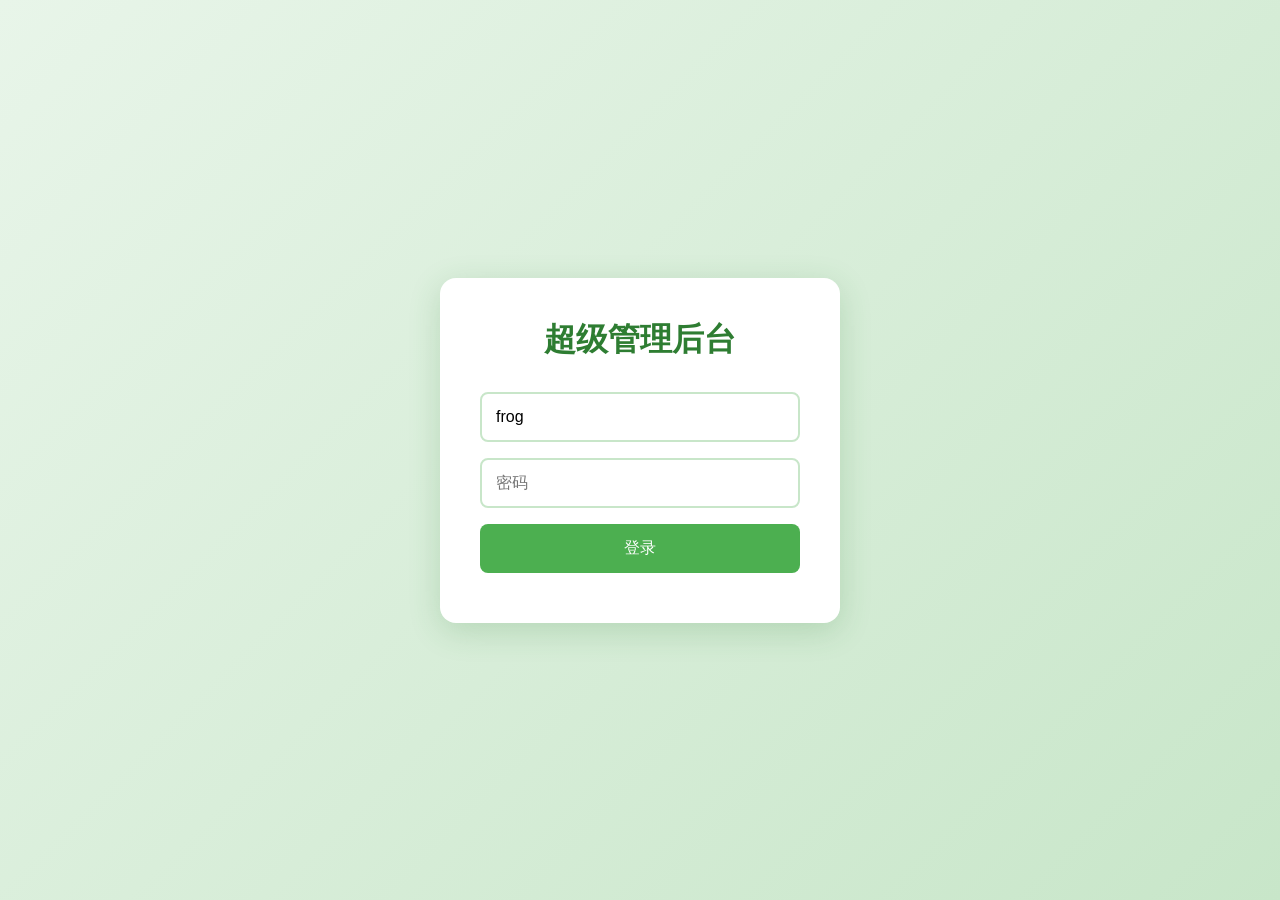
==== superadmin/templates/index.html @ 7cf99c69 "更新“更新下载功能"" ====
<!DOCTYPE html>
<html lang="zh-CN">
<head>
    <meta charset="UTF-8">
    <meta name="viewport" content="width=device-width, initial-scale=1.0">
    <title>超级管理后台 - 绿豆蛙日报助手</title>
    <style>
        * { box-sizing: border-box; margin: 0; padding: 0; }
        body { font-family: 'Segoe UI', 'Microsoft YaHei', sans-serif; background: #f0f9f0; }
        .login-container { display: flex; justify-content: center; align-items: center; min-height: 100vh; background: linear-gradient(135deg, #e8f5e9, #c8e6c9); }
        .login-box { background: white; padding: 40px; border-radius: 16px; box-shadow: 0 8px 32px rgba(46,125,50,0.2); width: 400px; }
        .login-box h1 { color: #2e7d32; text-align: center; margin-bottom: 30px; }
        .login-box input { width: 100%; padding: 14px; border: 2px solid #c8e6c9; border-radius: 8px; font-size: 16px; margin-bottom: 16px; }
        .login-box input:focus { outline: none; border-color: #4caf50; }
        .login-box button { width: 100%; padding: 14px; background: #4caf50; color: white; border: none; border-radius: 8px; font-size: 16px; cursor: pointer; }
        .login-box button:hover { background: #388e3c; }
        .error-msg { color: #ef5350; text-align: center; margin-top: 10px; }
        .admin-container { display: none; }
        .admin-container.active { display: block; }
        .header { background: white; padding: 20px 30px; box-shadow: 0 2px 10px rgba(0,0,0,0.1); display: flex; justify-content: space-between; align-items: center; }
        .header h1 { color: #2e7d32; font-size: 20px; }
        .header button { padding: 10px 20px; background: #ef5350; color: white; border: none; border-radius: 6px; cursor: pointer; }
        .main { max-width: 1200px; margin: 30px auto; padding: 0 20px; }
        .tabs { display: flex; gap: 10px; margin-bottom: 20px; }
        .tab { padding: 12px 24px; background: white; border: 2px solid #c8e6c9; border-radius: 8px; cursor: pointer; }
        .tab.active { background: #4caf50; color: white; border-color: #4caf50; }
        .panel { display: none; }
        .panel.active { display: block; }
        .card { background: white; padding: 25px; border-radius: 12px; box-shadow: 0 2px 15px rgba(0,0,0,0.08); margin-bottom: 20px; }
        .card h2 { color: #2e7d32; margin-bottom: 20px; }
        .card-header { display: flex; justify-content: space-between; align-items: center; margin-bottom: 20px; }
        .card-header h2 { margin-bottom: 0; }
        .card-header input { padding: 10px 15px; border: 2px solid #c8e6c9; border-radius: 8px; font-size: 14px; width: 250px; }
        .card-header input:focus { outline: none; border-color: #4caf50; }
        table { width: 100%; border-collapse: collapse; }
        th, td { padding: 14px 16px; text-align: left; border-bottom: 1px solid #e0e0e0; }
        th { background: #f5f5f5; }
        .btn { padding: 8px 16px; border: none; border-radius: 6px; cursor: pointer; }
        .btn-success { background: #4caf50; color: white; }
        .btn-danger { background: #ef5350; color: white; }
        .btn-info { background: #2196f3; color: white; }
        .btn-warning { background: #ff9800; color: white; }
        .email-link { color: #2196f3; text-decoration: none; font-weight: 600; }
        .email-link:hover { text-decoration: underline; color: #1565c0; }
        .status-normal { color: #4caf50; font-weight: bold; }
        .status-disabled { color: #ef5350; font-weight: bold; }
        .form-group { margin-bottom: 16px; }
        .form-group label { display: block; margin-bottom: 8px; font-weight: 600; }
        .form-group input { width: 100%; padding: 12px; border: 2px solid #c8e6c9; border-radius: 8px; }
        .stats { display: grid; grid-template-columns: repeat(3, 1fr); gap: 20px; margin-bottom: 30px; }
        .stat-card { background: white; padding: 20px; border-radius: 12px; text-align: center; box-shadow: 0 2px 10px rgba(0,0,0,0.08); }
        .stat-card .number { font-size: 36px; font-weight: bold; color: #4caf50; }
        .stat-card .label { color: #666; margin-top: 8px; }
        .message { padding: 12px; border-radius: 8px; margin-bottom: 16px; display: none; }
        .message.success { background: #e8f5e9; color: #2e7d32; display: block; }
        .message.error { background: #ffebee; color: #c62828; display: block; }
        
        /* 密码输入框容器 */
        .password-container {
            position: relative;
            display: flex;
            align-items: center;
        }
        .password-container input {
            padding-right: 45px;
        }
        .toggle-password {
            position: absolute;
            right: 12px;
            cursor: pointer;
            color: #666;
            font-size: 18px;
            user-select: none;
            transition: color 0.3s;
        }
        .toggle-password:hover {
            color: #4caf50;
        }
        
        /* 安装包管理样式 */
        .package-item {
            display: flex;
            justify-content: space-between;
            align-items: center;
            padding: 15px;
            border-bottom: 1px solid #e0e0e0;
            transition: background 0.2s;
        }
        .package-item:hover {
            background: #f9f9f9;
        }
        .package-item:last-child {
            border-bottom: none;
        }
        .package-info {
            flex: 1;
        }
        .package-name {
            font-weight: 600;
            color: #333;
            margin-bottom: 5px;
        }
        .package-meta {
            font-size: 12px;
            color: #999;
            display: flex;
            gap: 15px;
        }
        .package-actions {
            display: flex;
            gap: 8px;
        }
        .package-actions .btn {
            padding: 6px 12px;
            font-size: 12px;
        }
        .current-version {
            background: #e8f5e9;
            color: #2e7d32;
            padding: 4px 10px;
            border-radius: 4px;
            font-size: 11px;
            font-weight: 600;
        }
        .version-tag {
            background: #e3f2fd;
            color: #1565c0;
            padding: 2px 8px;
            border-radius: 4px;
            font-size: 11px;
            font-weight: 600;
            margin-left: 8px;
        }
    </style>
</head>
<body>
    <div id="loginPage" class="login-container">
        <div class="login-box">
            <h1>超级管理后台</h1>
            <input type="text" id="loginUsername" placeholder="用户名" value="frog">
            <input type="password" id="loginPassword" placeholder="密码">
            <button onclick="adminLogin()">登录</button>
            <div id="loginError" class="error-msg"></div>
        </div>
    </div>
    
    <div id="adminPage" class="admin-container">
        <div class="header">
            <h1>绿豆蛙日报助手 - 管理后台</h1>
            <button onclick="adminLogout()">退出登录</button>
        </div>
        <div class="main">
            <div class="tabs">
                <div class="tab active" onclick="switchTab('users')">用户管理</div>
                <div class="tab" onclick="switchTab('smtp')">SMTP配置</div>
                <div class="tab" onclick="switchTab('packages')">管理安装包</div>
            </div>
            
            <div id="usersPanel" class="panel active">
                <div class="stats">
                    <div class="stat-card"><div class="number" id="totalUsers">0</div><div class="label">总用户数</div></div>
                    <div class="stat-card"><div class="number" id="activeUsers">0</div><div class="label">正常用户</div></div>
                    <div class="stat-card"><div class="number" id="disabledUsers">0</div><div class="label">禁用用户</div></div>
                </div>
                <div class="card">
                    <div class="card-header">
                        <h2>用户列表</h2>
                        <input type="text" id="userSearchInput" placeholder="搜索邮箱..." oninput="filterUsers()">
                    </div>
                    <table><thead><tr><th>邮箱</th><th>注册时间</th><th>最近登录</th><th>状态</th><th>操作</th></tr></thead><tbody id="usersTableBody"></tbody></table>
                </div>
            </div>
            
            <div id="smtpPanel" class="panel">
                <div class="card">
                    <h2>SMTP邮箱配置</h2>
                    <div id="smtpMessage" class="message"></div>
                    <div class="form-group"><label>SMTP服务器</label><input type="text" id="smtpServer"></div>
                    <div class="form-group"><label>端口</label><input type="number" id="smtpPort"></div>
                    <div class="form-group"><label>发件邮箱</label><input type="email" id="smtpEmail"></div>
                    <div class="form-group">
                        <label>邮箱密码/授权码</label>
                        <div class="password-container">
                            <input type="password" id="smtpPassword" placeholder="请输入邮箱密码或授权码">
                            <span class="toggle-password" onclick="togglePassword('smtpPassword', this)">&#128065;</span>
                        </div>
                    </div>
                    <div class="form-group"><label>验证码有效期（分钟）</label><input type="number" id="codeExpire"></div>
                    <button class="btn btn-success" onclick="saveSMTPConfig()">保存配置</button>
                </div>
                <div class="card">
                    <h2>测试邮件</h2>
                    <div id="testMessage" class="message"></div>
                    <div class="form-group"><label>测试邮箱</label><input type="email" id="testEmail"></div>
                    <button class="btn btn-info" onclick="testEmail()">发送测试邮件</button>
                </div>
            </div>
            
            <div id="packagesPanel" class="panel">
                <div class="card">
                    <h2>上传安装包</h2>
                    <div id="uploadMessage" class="message"></div>
                    <div class="form-group">
                        <label>文件名</label>
                        <input type="text" id="packageName" placeholder="例如：AI工作日报助手">
                    </div>
                    <div class="form-group">
                        <label>版本号（只能是数字）</label>
                        <input type="text" id="packageVersion" placeholder="例如：1.0.0" pattern="[0-9.]+">
                    </div>
                    <div class="form-group">
                        <label>版本说明</label>
                        <input type="text" id="packageNote" placeholder="例如：修复了xxx问题">
                    </div>
                    <div class="form-group">
                        <label>选择安装包文件</label>
                        <input type="file" id="packageFile" accept=".exe,.zip,.rar,.7z">
                    </div>
                    <button class="btn btn-success" onclick="uploadPackage()">上传安装包</button>
                </div>
                <div class="card">
                    <h2>已上传的安装包</h2>
                    <div id="packageList"></div>
                </div>
            </div>
        </div>
    </div>
    
    <script>
        // 切换密码显示/隐藏
        function togglePassword(inputId, icon) {
            const input = document.getElementById(inputId);
            if (input.type === 'password') {
                input.type = 'text';
                icon.innerHTML = '&#128064;';  // 睁眼
                icon.style.color = '#4caf50';
            } else {
                input.type = 'password';
                icon.innerHTML = '&#128065;';  // 闭眼
                icon.style.color = '#666';
            }
        }
        
        async function adminLogin() {
            const res = await fetch('/api/admin/login', {method:'POST', headers:{'Content-Type':'application/json'}, body:JSON.stringify({username:document.getElementById('loginUsername').value, password:document.getElementById('loginPassword').value})});
            const data = await res.json();
            if (data.success) { document.getElementById('loginPage').style.display='none'; document.getElementById('adminPage').classList.add('active'); loadUsers(); loadSMTPConfig(); loadPackages(); }
            else document.getElementById('loginError').textContent = data.message;
        }
        async function adminLogout() { await fetch('/api/admin/logout', {method:'POST'}); location.reload(); }
        function switchTab(tab) { document.querySelectorAll('.tab').forEach(t=>t.classList.remove('active')); document.querySelectorAll('.panel').forEach(p=>p.classList.remove('active')); if (event && event.target) event.target.classList.add('active'); document.getElementById(tab+'Panel').classList.add('active'); }
        
        let allUsers = []; // 保存所有用户数据
        
        async function loadUsers() {
            const res = await fetch('/api/admin/users');
            const data = await res.json();
            if (data.success) {
                allUsers = data.users;
                renderUsers(allUsers);
            }
        }
        
        function renderUsers(users) {
            document.getElementById('totalUsers').textContent = allUsers.length;
            document.getElementById('activeUsers').textContent = allUsers.filter(u=>u['状态']==='正常').length;
            document.getElementById('disabledUsers').textContent = allUsers.filter(u=>u['状态']==='禁用').length;
            document.getElementById('usersTableBody').innerHTML = users.map(u=>`<tr><td><a href="/superadmin/user/${encodeURIComponent(u['邮箱'])}" class="email-link">${u['邮箱']}</a></td><td>${u['注册时间']}</td><td>${u['最近登录时间']||'从未登录'}</td><td class="${u['状态']==='正常'?'status-normal':'status-disabled'}">${u['状态']}</td><td><button class="btn ${u['状态']==='正常'?'btn-warning':'btn-success'}" onclick="toggleStatus('${u['邮箱']}','${u['状态']==='正常'?'禁用':'正常'}')">${u['状态']==='正常'?'禁用':'启用'}</button> <button class="btn btn-danger" onclick="deleteUser('${u['邮箱']}')">删除</button></td></tr>`).join('');
        }
        
        function filterUsers() {
            const keyword = document.getElementById('userSearchInput').value.trim().toLowerCase();
            if (!keyword) {
                renderUsers(allUsers);
                return;
            }
            const filtered = allUsers.filter(u => u['邮箱'].toLowerCase().includes(keyword));
            renderUsers(filtered);
        }
        
        async function toggleStatus(email, status) { await fetch(`/api/admin/users/${email}/status`, {method:'POST', headers:{'Content-Type':'application/json'}, body:JSON.stringify({status})}); loadUsers(); }
        async function deleteUser(email) { if(confirm(`确定删除 ${email}？`)) { await fetch(`/api/admin/users/${email}`, {method:'DELETE'}); loadUsers(); } }
        async function loadSMTPConfig() {
            const res = await fetch('/api/admin/config');
            const data = await res.json();
            if (data.success) {
                document.getElementById('smtpServer').value = data.config.server || 'smtp.qq.com';
                document.getElementById('smtpPort').value = data.config.port || 465;
                document.getElementById('smtpEmail').value = data.config.email || '';
                document.getElementById('smtpPassword').value = data.config.password || '';
                document.getElementById('codeExpire').value = data.config.code_expire || 5;
            }
        }
        async function saveSMTPConfig() {
            const res = await fetch('/api/admin/config', {method:'POST', headers:{'Content-Type':'application/json'}, body:JSON.stringify({server:document.getElementById('smtpServer').value, port:parseInt(document.getElementById('smtpPort').value), email:document.getElementById('smtpEmail').value, password:document.getElementById('smtpPassword').value, code_expire:parseInt(document.getElementById('codeExpire').value)})});
            const data = await res.json();
            const msg = document.getElementById('smtpMessage'); msg.textContent = data.message; msg.className = 'message '+(data.success?'success':'error'); setTimeout(()=>msg.className='message', 3000);
        }
        async function testEmail() {
            const res = await fetch('/api/admin/test-email', {method:'POST', headers:{'Content-Type':'application/json'}, body:JSON.stringify({email:document.getElementById('testEmail').value})});
            const data = await res.json();
            const msg = document.getElementById('testMessage'); msg.textContent = data.message; msg.className = 'message '+(data.success?'success':'error'); setTimeout(()=>msg.className='message', 3000);
        }
        document.getElementById('loginPassword').addEventListener('keypress', e => { if(e.key==='Enter') adminLogin(); });
        
        // 安装包管理功能
        async function loadPackages() {
            const res = await fetch('/api/admin/packages');
            const data = await res.json();
            if (data.success) {
                renderPackages(data.packages, data.current_version);
            }
        }
        
        function renderPackages(packages, currentVersion) {
            const container = document.getElementById('packageList');
            if (packages.length === 0) {
                container.innerHTML = '<p style="color: #999; text-align: center; padding: 20px;">暂无安装包</p>';
                return;
            }
            
            container.innerHTML = packages.map(pkg => `
                <div class="package-item">
                    <div class="package-info">
                        <div class="package-name">
                            ${pkg.display_name || pkg.filename}
                            ${pkg.version ? `<span class="version-tag">v${pkg.version}</span>` : ''}
                            ${pkg.filename === currentVersion ? '<span class="current-version">当前版本</span>' : ''}
                        </div>
                        <div class="package-meta">
                            <span>📦 ${(pkg.size / 1024 / 1024).toFixed(2)} MB</span>
                            <span>📅 ${new Date(pkg.upload_time).toLocaleString()}</span>
                            ${pkg.note ? `<span>📝 ${pkg.note}</span>` : ''}
                        </div>
                    </div>
                    <div class="package-actions">
                        ${pkg.filename !== currentVersion ? `<button class="btn btn-success" onclick="setCurrentPackage('${pkg.filename}')">设为当前版本</button>` : ''}
                        <button class="btn btn-info" onclick="downloadPackage('${pkg.filename}')">下载</button>
                        <button class="btn btn-danger" onclick="deletePackage('${pkg.filename}')">删除</button>
                    </div>
                </div>
            `).join('');
        }
        
        async function uploadPackage() {
            const fileInput = document.getElementById('packageFile');
            const name = document.getElementById('packageName').value.trim();
            const version = document.getElementById('packageVersion').value.trim();
            const note = document.getElementById('packageNote').value.trim();
            const msg = document.getElementById('uploadMessage');
            
            if (!name) {
                msg.textContent = '请输入文件名';
                msg.className = 'message error';
                setTimeout(() => msg.className = 'message', 3000);
                return;
            }
            
            if (!version) {
                msg.textContent = '请输入版本号';
                msg.className = 'message error';
                setTimeout(() => msg.className = 'message', 3000);
                return;
            }
            
            if (!/^[0-9.]+$/.test(version)) {
                msg.textContent = '版本号只能是数字和点';
                msg.className = 'message error';
                setTimeout(() => msg.className = 'message', 3000);
                return;
            }
            
            if (!fileInput.files[0]) {
                msg.textContent = '请选择文件';
                msg.className = 'message error';
                setTimeout(() => msg.className = 'message', 3000);
                return;
            }
            
            const formData = new FormData();
            formData.append('file', fileInput.files[0]);
            formData.append('name', name);
            formData.append('version', version);
            formData.append('note', note);
            
            try {
                const res = await fetch('/api/admin/packages/upload', {
                    method: 'POST',
                    body: formData
                });
                const data = await res.json();
                msg.textContent = data.message;
                msg.className = 'message ' + (data.success ? 'success' : 'error');
                setTimeout(() => msg.className = 'message', 3000);
                
                if (data.success) {
                    fileInput.value = '';
                    document.getElementById('packageName').value = '';
                    document.getElementById('packageVersion').value = '';
                    document.getElementById('packageNote').value = '';
                    loadPackages();
                }
            } catch (error) {
                msg.textContent = '上传失败';
                msg.className = 'message error';
                setTimeout(() => msg.className = 'message', 3000);
            }
        }
        
        async function setCurrentPackage(filename) {
            const res = await fetch('/api/admin/packages/set-current', {
                method: 'POST',
                headers: {'Content-Type': 'application/json'},
                body: JSON.stringify({filename})
            });
            const data = await res.json();
            if (data.success) {
                loadPackages();
            }
            alert(data.message);
        }
        
        async function downloadPackage(filename) {
            window.open(`/download/${filename}`, '_blank');
        }
        
        async function deletePackage(filename) {
            if (!confirm(`确定要删除 ${filename} 吗？`)) return;
            
            const res = await fetch(`/api/admin/packages/${filename}`, {
                method: 'DELETE'
            });
            const data = await res.json();
            if (data.success) {
                loadPackages();
            }
            alert(data.message);
        }
        
        // 页面加载时检查登录状态
        async function checkLoginStatus() {
            try {
                const res = await fetch('/api/admin/check-login');
                const data = await res.json();
                if (data.logged_in) {
                    document.getElementById('loginPage').style.display='none';
                    document.getElementById('adminPage').classList.add('active');
                    loadUsers();
                    loadSMTPConfig();
                    loadPackages();
                }
            } catch (error) {
                console.log('检查登录状态失败:', error);
            }
        }
        
        // 页面加载时检查
        checkLoginStatus();
    </script>
</body>
</html>
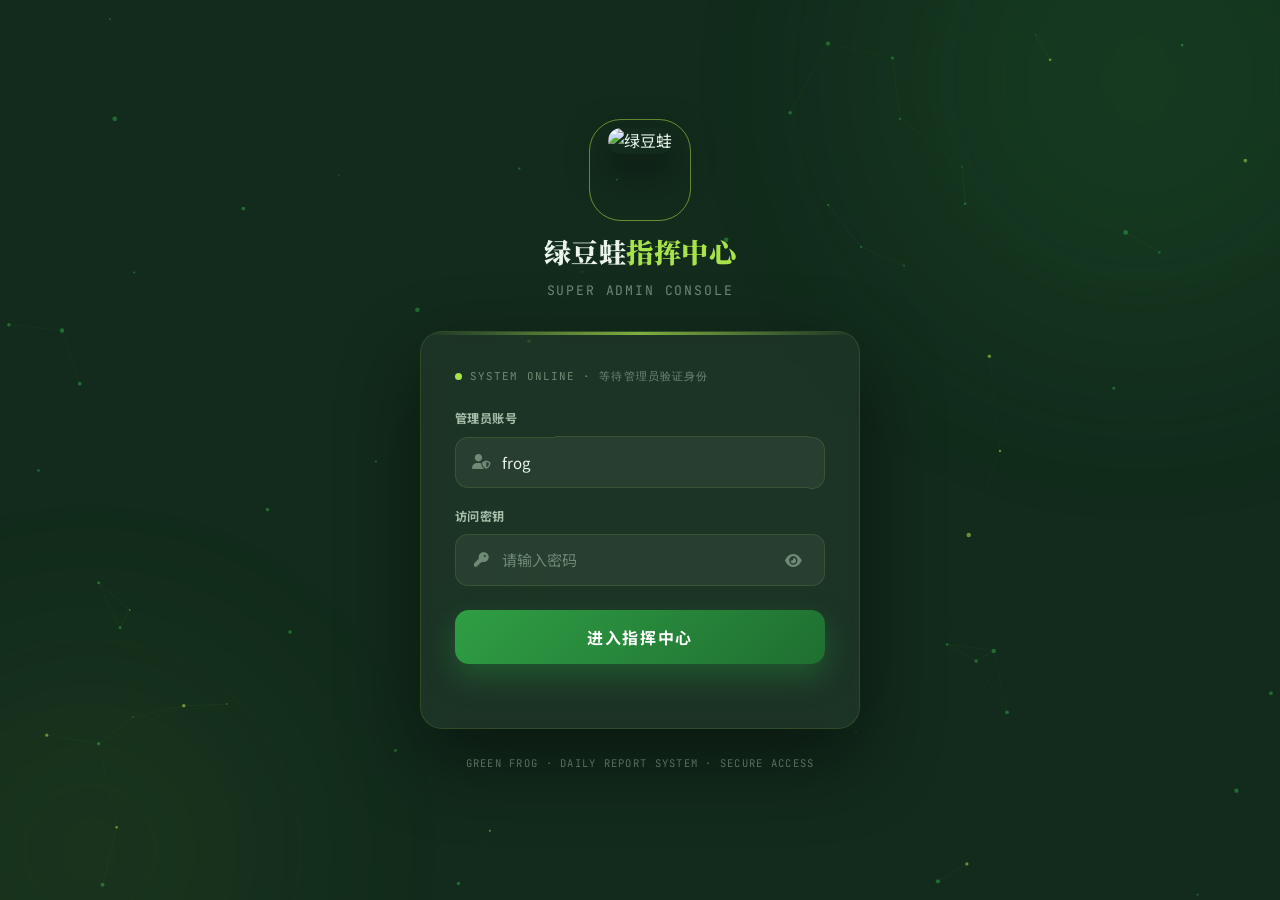
==== commit 0dfe428a: "美化管理员界面" ====
--- a/superadmin/templates/index.html
+++ b/superadmin/templates/index.html
@@ -4,282 +4,586 @@
     <meta charset="UTF-8">
     <meta name="viewport" content="width=device-width, initial-scale=1.0">
     <title>超级管理后台 - 绿豆蛙日报助手</title>
+    <link rel="icon" href="/favicon.jpg" type="image/jpeg">
+    <link rel="stylesheet" href="https://cdnjs.cloudflare.com/ajax/libs/font-awesome/6.4.0/css/all.min.css">
+    <link rel="preconnect" href="https://fonts.googleapis.com">
+    <link rel="preconnect" href="https://fonts.gstatic.com" crossorigin>
+    <link href="https://fonts.googleapis.com/css2?family=Noto+Serif+SC:wght@600;700;900&family=Noto+Sans+SC:wght@400;500;700&family=JetBrains+Mono:wght@500;700&display=swap" rel="stylesheet">
     <style>
-        * { box-sizing: border-box; margin: 0; padding: 0; }
-        body { font-family: 'Segoe UI', 'Microsoft YaHei', sans-serif; background: #f0f9f0; }
-        .login-container { display: flex; justify-content: center; align-items: center; min-height: 100vh; background: linear-gradient(135deg, #e8f5e9, #c8e6c9); }
-        .login-box { background: white; padding: 40px; border-radius: 16px; box-shadow: 0 8px 32px rgba(46,125,50,0.2); width: 400px; }
-        .login-box h1 { color: #2e7d32; text-align: center; margin-bottom: 30px; }
-        .login-box input { width: 100%; padding: 14px; border: 2px solid #c8e6c9; border-radius: 8px; font-size: 16px; margin-bottom: 16px; }
-        .login-box input:focus { outline: none; border-color: #4caf50; }
-        .login-box button { width: 100%; padding: 14px; background: #4caf50; color: white; border: none; border-radius: 8px; font-size: 16px; cursor: pointer; }
-        .login-box button:hover { background: #388e3c; }
-        .error-msg { color: #ef5350; text-align: center; margin-top: 10px; }
-        .admin-container { display: none; }
-        .admin-container.active { display: block; }
-        .header { background: white; padding: 20px 30px; box-shadow: 0 2px 10px rgba(0,0,0,0.1); display: flex; justify-content: space-between; align-items: center; }
-        .header h1 { color: #2e7d32; font-size: 20px; }
-        .header button { padding: 10px 20px; background: #ef5350; color: white; border: none; border-radius: 6px; cursor: pointer; }
-        .main { max-width: 1200px; margin: 30px auto; padding: 0 20px; }
-        .tabs { display: flex; gap: 10px; margin-bottom: 20px; }
-        .tab { padding: 12px 24px; background: white; border: 2px solid #c8e6c9; border-radius: 8px; cursor: pointer; }
-        .tab.active { background: #4caf50; color: white; border-color: #4caf50; }
+        *, *::before, *::after { box-sizing: border-box; margin: 0; padding: 0; }
+
+        :root {
+            --bg0: #0c2013;
+            --bg1: #122b1c;
+            --bg2: #173624;
+            --card: rgba(255,255,255,0.045);
+            --card-solid: #16301f;
+            --line: rgba(169,227,75,0.14);
+            --line-strong: rgba(169,227,75,0.32);
+            --lime: #a9e34b;
+            --green: #2f9e44;
+            --green-deep: #1f6f31;
+            --txt: #eaf4ea;
+            --txt-soft: #a8c0ab;
+            --txt-faint: #6f8a75;
+            --blue: #4dabf7;
+            --orange: #ffa94d;
+            --red: #ff6b6b;
+            --purple: #b197fc;
+            --font-display: 'Noto Serif SC', serif;
+            --font-body: 'Noto Sans SC', sans-serif;
+            --font-mono: 'JetBrains Mono', monospace;
+            --ease: cubic-bezier(0.4, 0, 0.2, 1);
+            --ease-out: cubic-bezier(0.16, 1, 0.3, 1);
+        }
+
+        html { scroll-behavior: smooth; }
+        body { font-family: var(--font-body); background: var(--bg1); color: var(--txt); line-height: 1.6; min-height: 100vh; overflow-x: hidden; }
+        button { font-family: inherit; cursor: pointer; }
+        input, select { font-family: inherit; }
+
+        /* ============ 全局粒子星空画布 ============ */
+        #particleCanvas { position: fixed; inset: 0; z-index: 0; pointer-events: none; }
+        .bg-glow { position: fixed; border-radius: 50%; filter: blur(110px); pointer-events: none; z-index: 0; opacity: 0.4; animation: glowDrift 18s ease-in-out infinite; }
+        .bg-glow-a { width: 520px; height: 520px; background: rgba(47,158,68,0.35); top: -180px; right: -120px; }
+        .bg-glow-b { width: 420px; height: 420px; background: rgba(169,227,75,0.14); bottom: -160px; left: -120px; animation-delay: -8s; }
+        @keyframes glowDrift { 0%,100%{transform:translate(0,0) scale(1)} 50%{transform:translate(-34px,38px) scale(1.12)} }
+
+        /* ============ 登录页 ============ */
+        .login-container { position: relative; z-index: 2; min-height: 100vh; display: flex; align-items: center; justify-content: center; padding: 40px 20px; }
+        .login-shell { width: 100%; max-width: 440px; animation: riseIn 0.8s var(--ease-out) both; }
+        @keyframes riseIn { from { opacity: 0; transform: translateY(34px) scale(0.97);} to { opacity: 1; transform: translateY(0) scale(1);} }
+
+        .login-brand { text-align: center; margin-bottom: 30px; }
+        .login-logo { position: relative; width: 84px; height: 84px; margin: 0 auto 18px; }
+        .login-logo img { width: 100%; height: 100%; border-radius: 26px; object-fit: cover; box-shadow: 0 14px 40px rgba(0,0,0,0.5); position: relative; z-index: 2; }
+        .login-logo .ring { position: absolute; inset: -9px; border-radius: 32px; border: 1.5px solid var(--line-strong); animation: ringPulse 2.6s ease-out infinite; }
+        .login-logo .ring.r2 { animation-delay: 1.3s; }
+        @keyframes ringPulse { 0%{transform:scale(.88);opacity:.9} 100%{transform:scale(1.3);opacity:0} }
+        .login-brand h1 { font-family: var(--font-display); font-weight: 900; font-size: 1.7rem; letter-spacing: 0.02em; }
+        .login-brand h1 em { font-style: normal; color: var(--lime); }
+        .login-brand p { color: var(--txt-faint); font-size: 0.82rem; margin-top: 6px; font-family: var(--font-mono); letter-spacing: 0.14em; text-transform: uppercase; }
+
+        .login-card { background: var(--card); border: 1px solid var(--line); border-radius: 22px; padding: 36px 34px 30px; backdrop-filter: blur(14px); box-shadow: 0 30px 80px rgba(0,0,0,0.45); position: relative; overflow: hidden; }
+        .login-card::before { content: ''; position: absolute; top: 0; left: 0; right: 0; height: 3px; background: linear-gradient(90deg, transparent, var(--lime), transparent); opacity: 0.7; }
+
+        .sys-line { display: flex; align-items: center; gap: 8px; font-family: var(--font-mono); font-size: 0.68rem; color: var(--txt-faint); letter-spacing: 0.1em; margin-bottom: 24px; }
+        .sys-line .dot { width: 7px; height: 7px; border-radius: 50%; background: var(--lime); animation: blink 1.6s step-end infinite; }
+        @keyframes blink { 50% { opacity: 0.3; } }
+
+        .field { margin-bottom: 18px; }
+        .field label { display: block; font-size: 0.76rem; font-weight: 700; color: var(--txt-soft); margin-bottom: 8px; letter-spacing: 0.04em; }
+        .field-box { display: flex; align-items: center; gap: 12px; background: rgba(255,255,255,0.05); border: 1.5px solid var(--line); border-radius: 13px; padding: 0 16px; height: 52px; transition: all 0.3s var(--ease); }
+        .field-box i.lead { color: var(--txt-faint); font-size: 0.92rem; width: 18px; text-align: center; transition: color 0.3s var(--ease); }
+        .field-box input { flex: 1; height: 100%; background: transparent; border: none; outline: none; color: var(--txt); font-size: 0.94rem; min-width: 0; }
+        .field-box input::placeholder { color: var(--txt-faint); }
+        .field-box:focus-within { border-color: var(--lime); background: rgba(169,227,75,0.06); box-shadow: 0 0 0 4px rgba(169,227,75,0.1); }
+        .field-box:focus-within i.lead { color: var(--lime); }
+        .field-box.shake { animation: shake 0.45s var(--ease); border-color: var(--red); }
+        @keyframes shake { 0%,100%{transform:translateX(0)} 20%{transform:translateX(-7px)} 40%{transform:translateX(6px)} 60%{transform:translateX(-4px)} 80%{transform:translateX(3px)} }
+        .eye-btn { color: var(--txt-faint); font-size: 0.92rem; padding: 6px; transition: color 0.25s var(--ease); background: none; border: none; }
+        .eye-btn:hover { color: var(--lime); }
+
+        .login-btn { position: relative; overflow: hidden; width: 100%; height: 54px; border: none; border-radius: 14px; background: linear-gradient(135deg, var(--green), var(--green-deep)); color: #fff; font-size: 1rem; font-weight: 700; letter-spacing: 0.1em; box-shadow: 0 12px 30px rgba(47,158,68,0.35); transition: all 0.3s var(--ease); margin-top: 6px; }
+        .login-btn::before { content: ''; position: absolute; top: 0; left: -80%; width: 50%; height: 100%; background: linear-gradient(100deg, transparent, rgba(255,255,255,0.3), transparent); transform: skewX(-20deg); transition: left 0.6s var(--ease); }
+        .login-btn:hover { transform: translateY(-2px); box-shadow: 0 16px 38px rgba(47,158,68,0.45); }
+        .login-btn:hover::before { left: 130%; }
+        .login-btn:disabled { opacity: 0.7; cursor: wait; transform: none; }
+        .login-btn .spinner { display: none; width: 18px; height: 18px; border: 2.5px solid rgba(255,255,255,0.35); border-top-color: #fff; border-radius: 50%; animation: spin 0.7s linear infinite; margin-right: 9px; vertical-align: -4px; }
+        .login-btn.loading .spinner { display: inline-block; }
+        @keyframes spin { to { transform: rotate(360deg); } }
+
+        .login-error { color: var(--red); font-size: 0.8rem; text-align: center; min-height: 20px; margin-top: 14px; }
+        .login-foot { text-align: center; margin-top: 26px; font-family: var(--font-mono); font-size: 0.66rem; color: var(--txt-faint); letter-spacing: 0.12em; }
+
+        /* ============ 管理后台 ============ */
+        .admin-container { display: none; position: relative; z-index: 2; }
+        .admin-container.active { display: block; animation: riseIn 0.6s var(--ease-out) both; }
+
+        .topbar { position: sticky; top: 0; z-index: 50; background: rgba(12,32,19,0.82); backdrop-filter: blur(14px); border-bottom: 1px solid var(--line); }
+        .topbar-inner { max-width: 1280px; margin: 0 auto; padding: 0 24px; height: 68px; display: flex; align-items: center; justify-content: space-between; gap: 16px; }
+        .tb-brand { display: flex; align-items: center; gap: 12px; }
+        .tb-brand img { width: 40px; height: 40px; border-radius: 12px; object-fit: cover; box-shadow: 0 0 0 2px var(--line-strong); }
+        .tb-brand .tb-name { font-family: var(--font-display); font-weight: 900; font-size: 1.05rem; line-height: 1.2; }
+        .tb-brand .tb-name em { font-style: normal; color: var(--lime); }
+        .tb-brand .tb-sub { font-family: var(--font-mono); font-size: 0.62rem; color: var(--txt-faint); letter-spacing: 0.16em; text-transform: uppercase; }
+        .tb-right { display: flex; align-items: center; gap: 14px; }
+        .live-clock { display: flex; align-items: center; gap: 9px; font-family: var(--font-mono); font-size: 0.82rem; color: var(--txt-soft); background: var(--card); border: 1px solid var(--line); padding: 8px 15px; border-radius: 11px; }
+        .live-clock i { color: var(--lime); font-size: 0.78rem; }
+        .admin-badge { display: flex; align-items: center; gap: 9px; font-size: 0.8rem; font-weight: 700; color: var(--lime); background: rgba(169,227,75,0.08); border: 1px solid var(--line-strong); padding: 8px 15px; border-radius: 11px; }
+        .admin-badge .pulse { width: 8px; height: 8px; border-radius: 50%; background: var(--lime); position: relative; }
+        .admin-badge .pulse::after { content:''; position:absolute; inset:-4px; border-radius:50%; border:2px solid var(--lime); animation:pulse 1.8s ease-out infinite; }
+        @keyframes pulse { 0%{transform:scale(.5);opacity:.9} 100%{transform:scale(1.4);opacity:0} }
+        .logout-btn { display: inline-flex; align-items: center; gap: 8px; padding: 9px 18px; border-radius: 11px; border: 1.5px solid rgba(255,107,107,0.35); background: rgba(255,107,107,0.07); color: var(--red); font-size: 0.84rem; font-weight: 700; transition: all 0.28s var(--ease); }
+        .logout-btn:hover { background: var(--red); color: #fff; transform: translateY(-1px); box-shadow: 0 8px 20px rgba(255,107,107,0.3); }
+
+        .main { max-width: 1280px; margin: 0 auto; padding: 30px 24px 70px; }
+
+        /* 统计卡 */
+        .stats-row { display: grid; grid-template-columns: repeat(4, 1fr); gap: 18px; margin-bottom: 30px; }
+        .stat-card { position: relative; overflow: hidden; background: var(--card); border: 1px solid var(--line); border-radius: 18px; padding: 24px 24px 20px; backdrop-filter: blur(10px); transition: all 0.3s var(--ease); animation: riseIn 0.6s var(--ease-out) both; }
+        .stat-card:nth-child(1){animation-delay:.05s}.stat-card:nth-child(2){animation-delay:.12s}.stat-card:nth-child(3){animation-delay:.19s}.stat-card:nth-child(4){animation-delay:.26s}
+        .stat-card:hover { transform: translateY(-5px); border-color: var(--line-strong); box-shadow: 0 18px 44px rgba(0,0,0,0.4); }
+        .stat-card .sc-icon { position: absolute; top: 20px; right: 20px; width: 44px; height: 44px; border-radius: 13px; display: flex; align-items: center; justify-content: center; font-size: 1.05rem; transition: transform 0.3s var(--ease); }
+        .stat-card:hover .sc-icon { transform: scale(1.14) rotate(-7deg); }
+        .stat-card .sc-value { font-family: var(--font-mono); font-size: 2.3rem; font-weight: 700; line-height: 1.1; }
+        .stat-card .sc-label { font-size: 0.8rem; color: var(--txt-soft); margin-top: 6px; font-weight: 600; }
+        .stat-card .sc-bar { height: 4px; border-radius: 2px; background: rgba(255,255,255,0.07); margin-top: 16px; overflow: hidden; }
+        .stat-card .sc-bar i { display: block; height: 100%; width: 0; border-radius: 2px; transition: width 1.2s var(--ease-out); }
+        .sc-lime .sc-icon { background: rgba(169,227,75,0.12); color: var(--lime); } .sc-lime .sc-value { color: var(--lime); } .sc-lime .sc-bar i { background: var(--lime); }
+        .sc-blue .sc-icon { background: rgba(77,171,247,0.12); color: var(--blue); } .sc-blue .sc-value { color: var(--blue); } .sc-blue .sc-bar i { background: var(--blue); }
+        .sc-red .sc-icon { background: rgba(255,107,107,0.12); color: var(--red); } .sc-red .sc-value { color: var(--red); } .sc-red .sc-bar i { background: var(--red); }
+        .sc-purple .sc-icon { background: rgba(177,151,252,0.12); color: var(--purple); } .sc-purple .sc-value { color: var(--purple); } .sc-purple .sc-bar i { background: var(--purple); }
+
+        /* 标签页 */
+        .tabs { display: flex; gap: 6px; background: var(--card); border: 1px solid var(--line); border-radius: 15px; padding: 5px; margin-bottom: 26px; width: fit-content; backdrop-filter: blur(10px); }
+        .tab { display: inline-flex; align-items: center; gap: 9px; padding: 11px 24px; border-radius: 11px; font-size: 0.88rem; font-weight: 700; color: var(--txt-soft); border: none; background: transparent; transition: all 0.3s var(--ease); }
+        .tab i { font-size: 0.85rem; }
+        .tab:hover { color: var(--txt); }
+        .tab.active { background: linear-gradient(135deg, var(--green), var(--green-deep)); color: #fff; box-shadow: 0 6px 18px rgba(47,158,68,0.4); }
+
         .panel { display: none; }
-        .panel.active { display: block; }
-        .card { background: white; padding: 25px; border-radius: 12px; box-shadow: 0 2px 15px rgba(0,0,0,0.08); margin-bottom: 20px; }
-        .card h2 { color: #2e7d32; margin-bottom: 20px; }
-        .card-header { display: flex; justify-content: space-between; align-items: center; margin-bottom: 20px; }
-        .card-header h2 { margin-bottom: 0; }
-        .card-header input { padding: 10px 15px; border: 2px solid #c8e6c9; border-radius: 8px; font-size: 14px; width: 250px; }
-        .card-header input:focus { outline: none; border-color: #4caf50; }
-        table { width: 100%; border-collapse: collapse; }
-        th, td { padding: 14px 16px; text-align: left; border-bottom: 1px solid #e0e0e0; }
-        th { background: #f5f5f5; }
-        .btn { padding: 8px 16px; border: none; border-radius: 6px; cursor: pointer; }
-        .btn-success { background: #4caf50; color: white; }
-        .btn-danger { background: #ef5350; color: white; }
-        .btn-info { background: #2196f3; color: white; }
-        .btn-warning { background: #ff9800; color: white; }
-        .email-link { color: #2196f3; text-decoration: none; font-weight: 600; }
-        .email-link:hover { text-decoration: underline; color: #1565c0; }
-        .status-normal { color: #4caf50; font-weight: bold; }
-        .status-disabled { color: #ef5350; font-weight: bold; }
-        .form-group { margin-bottom: 16px; }
-        .form-group label { display: block; margin-bottom: 8px; font-weight: 600; }
-        .form-group input { width: 100%; padding: 12px; border: 2px solid #c8e6c9; border-radius: 8px; }
-        .stats { display: grid; grid-template-columns: repeat(3, 1fr); gap: 20px; margin-bottom: 30px; }
-        .stat-card { background: white; padding: 20px; border-radius: 12px; text-align: center; box-shadow: 0 2px 10px rgba(0,0,0,0.08); }
-        .stat-card .number { font-size: 36px; font-weight: bold; color: #4caf50; }
-        .stat-card .label { color: #666; margin-top: 8px; }
-        .message { padding: 12px; border-radius: 8px; margin-bottom: 16px; display: none; }
-        .message.success { background: #e8f5e9; color: #2e7d32; display: block; }
-        .message.error { background: #ffebee; color: #c62828; display: block; }
-        
-        /* 密码输入框容器 */
-        .password-container {
-            position: relative;
-            display: flex;
-            align-items: center;
-        }
-        .password-container input {
-            padding-right: 45px;
-        }
-        .toggle-password {
-            position: absolute;
-            right: 12px;
-            cursor: pointer;
-            color: #666;
-            font-size: 18px;
-            user-select: none;
-            transition: color 0.3s;
-        }
-        .toggle-password:hover {
-            color: #4caf50;
-        }
-        
-        /* 安装包管理样式 */
-        .package-item {
-            display: flex;
-            justify-content: space-between;
-            align-items: center;
-            padding: 15px;
-            border-bottom: 1px solid #e0e0e0;
-            transition: background 0.2s;
-        }
-        .package-item:hover {
-            background: #f9f9f9;
-        }
-        .package-item:last-child {
-            border-bottom: none;
-        }
-        .package-info {
-            flex: 1;
-        }
-        .package-name {
-            font-weight: 600;
-            color: #333;
-            margin-bottom: 5px;
-        }
-        .package-meta {
-            font-size: 12px;
-            color: #999;
-            display: flex;
-            gap: 15px;
-        }
-        .package-actions {
-            display: flex;
-            gap: 8px;
-        }
-        .package-actions .btn {
-            padding: 6px 12px;
-            font-size: 12px;
-        }
-        .current-version {
-            background: #e8f5e9;
-            color: #2e7d32;
-            padding: 4px 10px;
-            border-radius: 4px;
-            font-size: 11px;
-            font-weight: 600;
-        }
-        .version-tag {
-            background: #e3f2fd;
-            color: #1565c0;
-            padding: 2px 8px;
-            border-radius: 4px;
-            font-size: 11px;
-            font-weight: 600;
-            margin-left: 8px;
+        .panel.active { display: block; animation: panelIn 0.45s var(--ease-out); }
+        @keyframes panelIn { from { opacity: 0; transform: translateY(18px);} to { opacity: 1; transform: translateY(0);} }
+
+        .card { background: var(--card); border: 1px solid var(--line); border-radius: 20px; padding: 26px; backdrop-filter: blur(10px); margin-bottom: 20px; transition: border-color 0.3s var(--ease); }
+        .card:hover { border-color: var(--line-strong); }
+        .card-head { display: flex; align-items: center; justify-content: space-between; gap: 14px; margin-bottom: 22px; flex-wrap: wrap; }
+        .card-title { display: flex; align-items: center; gap: 12px; font-family: var(--font-display); font-weight: 900; font-size: 1.1rem; }
+        .card-title .ct-icon { width: 38px; height: 38px; border-radius: 11px; background: rgba(169,227,75,0.1); color: var(--lime); display: flex; align-items: center; justify-content: center; font-size: 0.92rem; }
+
+        /* 搜索框 */
+        .search-box { display: flex; align-items: center; gap: 11px; background: rgba(255,255,255,0.05); border: 1.5px solid var(--line); border-radius: 12px; padding: 0 16px; height: 44px; width: 280px; transition: all 0.3s var(--ease); }
+        .search-box i { color: var(--txt-faint); font-size: 0.88rem; transition: color 0.3s var(--ease); }
+        .search-box input { flex: 1; background: transparent; border: none; outline: none; color: var(--txt); font-size: 0.88rem; }
+        .search-box input::placeholder { color: var(--txt-faint); }
+        .search-box:focus-within { border-color: var(--lime); box-shadow: 0 0 0 4px rgba(169,227,75,0.08); }
+        .search-box:focus-within i { color: var(--lime); }
+
+        /* 用户表格 */
+        .table-wrap { overflow-x: auto; }
+        table { width: 100%; border-collapse: collapse; min-width: 720px; }
+        th { text-align: left; padding: 13px 16px; font-size: 0.72rem; font-weight: 700; letter-spacing: 0.1em; text-transform: uppercase; color: var(--txt-faint); border-bottom: 1px solid var(--line); background: rgba(255,255,255,0.03); }
+        th:first-child { border-radius: 10px 0 0 10px; } th:last-child { border-radius: 0 10px 10px 0; }
+        td { padding: 15px 16px; border-bottom: 1px solid rgba(169,227,75,0.07); font-size: 0.88rem; color: var(--txt-soft); }
+        tbody tr { transition: background 0.25s var(--ease); animation: rowIn 0.4s var(--ease-out) both; }
+        @keyframes rowIn { from { opacity: 0; transform: translateX(-12px);} to { opacity: 1; transform: translateX(0);} }
+        tbody tr:hover { background: rgba(169,227,75,0.05); }
+        tbody tr:hover td:first-child { box-shadow: inset 3px 0 0 var(--lime); }
+        .email-link { color: var(--lime); text-decoration: none; font-weight: 700; font-family: var(--font-mono); font-size: 0.84rem; border-bottom: 1px solid transparent; transition: border-color 0.25s var(--ease); }
+        .email-link:hover { border-bottom-color: var(--lime); }
+        .status-pill { display: inline-flex; align-items: center; gap: 7px; padding: 4px 13px; border-radius: 999px; font-size: 0.74rem; font-weight: 700; }
+        .status-pill .sp-dot { width: 7px; height: 7px; border-radius: 50%; }
+        .status-normal { background: rgba(169,227,75,0.1); color: var(--lime); }
+        .status-normal .sp-dot { background: var(--lime); box-shadow: 0 0 8px var(--lime); }
+        .status-disabled { background: rgba(255,107,107,0.1); color: var(--red); }
+        .status-disabled .sp-dot { background: var(--red); }
+
+        .btn { display: inline-flex; align-items: center; gap: 7px; padding: 8px 15px; border: none; border-radius: 9px; font-size: 0.78rem; font-weight: 700; transition: all 0.25s var(--ease); }
+        .btn i { font-size: 0.72rem; }
+        .btn:hover { transform: translateY(-2px); }
+        .btn-success { background: rgba(169,227,75,0.12); color: var(--lime); border: 1px solid rgba(169,227,75,0.3); }
+        .btn-success:hover { background: var(--lime); color: var(--bg1); box-shadow: 0 6px 16px rgba(169,227,75,0.3); }
+        .btn-warning { background: rgba(255,169,77,0.12); color: var(--orange); border: 1px solid rgba(255,169,77,0.3); }
+        .btn-warning:hover { background: var(--orange); color: var(--bg1); box-shadow: 0 6px 16px rgba(255,169,77,0.3); }
+        .btn-danger { background: rgba(255,107,107,0.12); color: var(--red); border: 1px solid rgba(255,107,107,0.3); }
+        .btn-danger:hover { background: var(--red); color: #fff; box-shadow: 0 6px 16px rgba(255,107,107,0.3); }
+        .btn-info { background: rgba(77,171,247,0.12); color: var(--blue); border: 1px solid rgba(77,171,247,0.3); }
+        .btn-info:hover { background: var(--blue); color: var(--bg1); box-shadow: 0 6px 16px rgba(77,171,247,0.3); }
+        .row-actions { display: flex; gap: 8px; }
+
+        /* 表单 */
+        .form-grid { display: grid; grid-template-columns: 1fr 1fr; gap: 18px; }
+        .form-group { margin-bottom: 18px; }
+        .form-group.full { grid-column: span 2; }
+        .form-group label { display: block; font-size: 0.78rem; font-weight: 700; color: var(--txt-soft); margin-bottom: 8px; }
+        .form-group input, .form-group select { width: 100%; padding: 12px 15px; background: rgba(255,255,255,0.05); border: 1.5px solid var(--line); border-radius: 12px; color: var(--txt); font-size: 0.9rem; transition: all 0.3s var(--ease); }
+        .form-group input::placeholder { color: var(--txt-faint); }
+        .form-group input:focus, .form-group select:focus { outline: none; border-color: var(--lime); background: rgba(169,227,75,0.05); box-shadow: 0 0 0 4px rgba(169,227,75,0.08); }
+        .form-group input[type="file"] { padding: 10px 12px; cursor: pointer; }
+        .form-group input[type="file"]::file-selector-button { background: rgba(169,227,75,0.12); color: var(--lime); border: 1px solid rgba(169,227,75,0.3); border-radius: 8px; padding: 7px 14px; margin-right: 12px; font-weight: 700; cursor: pointer; transition: all 0.25s var(--ease); font-family: inherit; }
+        .form-group input[type="file"]::file-selector-button:hover { background: var(--lime); color: var(--bg1); }
+        .password-container { position: relative; }
+        .password-container input { padding-right: 48px; }
+        .toggle-password { position: absolute; right: 14px; top: 50%; transform: translateY(-50%); color: var(--txt-faint); font-size: 1rem; cursor: pointer; transition: color 0.25s var(--ease); user-select: none; }
+        .toggle-password:hover { color: var(--lime); }
+
+        .message { padding: 13px 17px; border-radius: 11px; margin-bottom: 18px; display: none; font-size: 0.86rem; font-weight: 600; animation: panelIn 0.3s var(--ease-out); }
+        .message.success { background: rgba(169,227,75,0.1); color: var(--lime); border: 1px solid rgba(169,227,75,0.3); display: block; }
+        .message.error { background: rgba(255,107,107,0.1); color: var(--red); border: 1px solid rgba(255,107,107,0.3); display: block; }
+
+        /* 安装包列表 */
+        .package-item { display: flex; justify-content: space-between; align-items: center; gap: 16px; padding: 17px 18px; background: rgba(255,255,255,0.03); border: 1px solid var(--line); border-radius: 14px; margin-bottom: 12px; transition: all 0.28s var(--ease); animation: rowIn 0.4s var(--ease-out) both; }
+        .package-item:hover { border-color: var(--line-strong); transform: translateX(5px); background: rgba(169,227,75,0.04); }
+        .package-info { flex: 1; min-width: 0; }
+        .package-name { font-weight: 700; color: var(--txt); margin-bottom: 6px; display: flex; align-items: center; gap: 9px; flex-wrap: wrap; font-size: 0.92rem; }
+        .package-meta { font-size: 0.74rem; color: var(--txt-faint); display: flex; gap: 16px; flex-wrap: wrap; }
+        .package-meta span { display: inline-flex; align-items: center; gap: 6px; }
+        .package-meta i { font-size: 0.7rem; }
+        .package-actions { display: flex; gap: 8px; flex-shrink: 0; }
+        .current-version { background: rgba(169,227,75,0.12); color: var(--lime); border: 1px solid rgba(169,227,75,0.3); padding: 3px 11px; border-radius: 999px; font-size: 0.68rem; font-weight: 700; display: inline-flex; align-items: center; gap: 6px; }
+        .current-version i { font-size: 0.6rem; }
+        .version-tag { background: rgba(77,171,247,0.12); color: var(--blue); border: 1px solid rgba(77,171,247,0.3); padding: 2px 10px; border-radius: 999px; font-size: 0.68rem; font-weight: 700; font-family: var(--font-mono); }
+        .empty-hint { text-align: center; padding: 40px 20px; color: var(--txt-faint); font-size: 0.88rem; }
+        .empty-hint i { display: block; font-size: 2.2rem; margin-bottom: 12px; opacity: 0.4; }
+
+        .two-col { display: grid; grid-template-columns: 1fr 1fr; gap: 20px; align-items: start; }
+
+        @media (max-width: 1024px) {
+            .stats-row { grid-template-columns: repeat(2, 1fr); }
+            .two-col, .form-grid { grid-template-columns: 1fr; }
+            .form-group.full { grid-column: span 1; }
+        }
+        @media (max-width: 640px) {
+            .stats-row { grid-template-columns: 1fr 1fr; gap: 12px; }
+            .stat-card { padding: 18px; } .stat-card .sc-value { font-size: 1.7rem; }
+            .live-clock, .admin-badge span.txt { display: none; }
+            .search-box { width: 100%; }
+            .tabs { width: 100%; overflow-x: auto; }
         }
     </style>
 </head>
 <body>
+    <canvas id="particleCanvas"></canvas>
+    <div class="bg-glow bg-glow-a"></div>
+    <div class="bg-glow bg-glow-b"></div>
+
+    <!-- ============ 登录页 ============ -->
     <div id="loginPage" class="login-container">
-        <div class="login-box">
-            <h1>超级管理后台</h1>
-            <input type="text" id="loginUsername" placeholder="用户名" value="frog">
-            <input type="password" id="loginPassword" placeholder="密码">
-            <button onclick="adminLogin()">登录</button>
-            <div id="loginError" class="error-msg"></div>
+        <div class="login-shell">
+            <div class="login-brand">
+                <div class="login-logo">
+                    <img src="/favicon.jpg" alt="绿豆蛙">
+                    <span class="ring"></span>
+                    <span class="ring r2"></span>
+                </div>
+                <h1>绿豆蛙<em>指挥中心</em></h1>
+                <p>Super Admin Console</p>
+            </div>
+
+            <div class="login-card">
+                <div class="sys-line"><span class="dot"></span> SYSTEM ONLINE · 等待管理员验证身份</div>
+                <div class="field">
+                    <label>管理员账号</label>
+                    <div class="field-box">
+                        <i class="fas fa-user-shield lead"></i>
+                        <input type="text" id="loginUsername" placeholder="请输入用户名" value="frog" autocomplete="username">
+                    </div>
+                </div>
+                <div class="field">
+                    <label>访问密钥</label>
+                    <div class="field-box">
+                        <i class="fas fa-key lead"></i>
+                        <input type="password" id="loginPassword" placeholder="请输入密码" autocomplete="current-password">
+                        <button type="button" class="eye-btn" onclick="togglePassword('loginPassword', this)"><i class="fas fa-eye"></i></button>
+                    </div>
+                </div>
+                <button class="login-btn" id="loginBtn" onclick="adminLogin()">
+                    <span class="spinner"></span><span class="btn-text">进入指挥中心</span>
+                </button>
+                <div id="loginError" class="login-error"></div>
+            </div>
+
+            <div class="login-foot">GREEN FROG · DAILY REPORT SYSTEM · SECURE ACCESS</div>
         </div>
     </div>
-    
+
+    <!-- ============ 管理后台 ============ -->
     <div id="adminPage" class="admin-container">
-        <div class="header">
-            <h1>绿豆蛙日报助手 - 管理后台</h1>
-            <button onclick="adminLogout()">退出登录</button>
-        </div>
+        <nav class="topbar">
+            <div class="topbar-inner">
+                <div class="tb-brand">
+                    <img src="/favicon.jpg" alt="绿豆蛙">
+                    <div>
+                        <div class="tb-name">绿豆蛙<em>指挥中心</em></div>
+                        <div class="tb-sub">Super Admin Console</div>
+                    </div>
+                </div>
+                <div class="tb-right">
+                    <div class="live-clock"><i class="far fa-clock"></i><span id="liveClock">--:--:--</span></div>
+                    <div class="admin-badge"><span class="pulse"></span><span class="txt">管理员在线</span></div>
+                    <button class="logout-btn" onclick="adminLogout()"><i class="fas fa-sign-out-alt"></i> 退出</button>
+                </div>
+            </div>
+        </nav>
+
         <div class="main">
+            <!-- 统计卡 -->
+            <div class="stats-row">
+                <div class="stat-card sc-lime">
+                    <div class="sc-icon"><i class="fas fa-users"></i></div>
+                    <div class="sc-value" id="totalUsers">0</div>
+                    <div class="sc-label">总用户数</div>
+                    <div class="sc-bar"><i id="barTotal"></i></div>
+                </div>
+                <div class="stat-card sc-blue">
+                    <div class="sc-icon"><i class="fas fa-user-check"></i></div>
+                    <div class="sc-value" id="activeUsers">0</div>
+                    <div class="sc-label">正常用户</div>
+                    <div class="sc-bar"><i id="barActive"></i></div>
+                </div>
+                <div class="stat-card sc-red">
+                    <div class="sc-icon"><i class="fas fa-user-slash"></i></div>
+                    <div class="sc-value" id="disabledUsers">0</div>
+                    <div class="sc-label">禁用用户</div>
+                    <div class="sc-bar"><i id="barDisabled"></i></div>
+                </div>
+                <div class="stat-card sc-purple">
+                    <div class="sc-icon"><i class="fas fa-box-open"></i></div>
+                    <div class="sc-value" id="packageCount">0</div>
+                    <div class="sc-label">安装包版本</div>
+                    <div class="sc-bar"><i id="barPackage"></i></div>
+                </div>
+            </div>
+
+            <!-- 标签页 -->
             <div class="tabs">
-                <div class="tab active" onclick="switchTab('users')">用户管理</div>
-                <div class="tab" onclick="switchTab('smtp')">SMTP配置</div>
-                <div class="tab" onclick="switchTab('packages')">管理安装包</div>
+                <button class="tab active" onclick="switchTab('users', this)"><i class="fas fa-users"></i> 用户管理</button>
+                <button class="tab" onclick="switchTab('smtp', this)"><i class="fas fa-envelope"></i> SMTP 配置</button>
+                <button class="tab" onclick="switchTab('packages', this)"><i class="fas fa-box-open"></i> 管理安装包</button>
             </div>
-            
+
+            <!-- 用户管理 -->
             <div id="usersPanel" class="panel active">
-                <div class="stats">
-                    <div class="stat-card"><div class="number" id="totalUsers">0</div><div class="label">总用户数</div></div>
-                    <div class="stat-card"><div class="number" id="activeUsers">0</div><div class="label">正常用户</div></div>
-                    <div class="stat-card"><div class="number" id="disabledUsers">0</div><div class="label">禁用用户</div></div>
-                </div>
                 <div class="card">
-                    <div class="card-header">
-                        <h2>用户列表</h2>
-                        <input type="text" id="userSearchInput" placeholder="搜索邮箱..." oninput="filterUsers()">
-                    </div>
-                    <table><thead><tr><th>邮箱</th><th>注册时间</th><th>最近登录</th><th>状态</th><th>操作</th></tr></thead><tbody id="usersTableBody"></tbody></table>
+                    <div class="card-head">
+                        <div class="card-title"><span class="ct-icon"><i class="fas fa-list"></i></span>用户列表</div>
+                        <div class="search-box">
+                            <i class="fas fa-search"></i>
+                            <input type="text" id="userSearchInput" placeholder="搜索邮箱…" oninput="filterUsers()">
+                        </div>
+                    </div>
+                    <div class="table-wrap">
+                        <table>
+                            <thead><tr><th>邮箱</th><th>注册时间</th><th>最近登录</th><th>状态</th><th>操作</th></tr></thead>
+                            <tbody id="usersTableBody"></tbody>
+                        </table>
+                    </div>
                 </div>
             </div>
-            
+
+            <!-- SMTP 配置 -->
             <div id="smtpPanel" class="panel">
-                <div class="card">
-                    <h2>SMTP邮箱配置</h2>
-                    <div id="smtpMessage" class="message"></div>
-                    <div class="form-group"><label>SMTP服务器</label><input type="text" id="smtpServer"></div>
-                    <div class="form-group"><label>端口</label><input type="number" id="smtpPort"></div>
-                    <div class="form-group"><label>发件邮箱</label><input type="email" id="smtpEmail"></div>
-                    <div class="form-group">
-                        <label>邮箱密码/授权码</label>
-                        <div class="password-container">
-                            <input type="password" id="smtpPassword" placeholder="请输入邮箱密码或授权码">
-                            <span class="toggle-password" onclick="togglePassword('smtpPassword', this)">&#128065;</span>
+                <div class="two-col">
+                    <div class="card">
+                        <div class="card-title" style="margin-bottom:22px;"><span class="ct-icon"><i class="fas fa-server"></i></span>SMTP 邮箱配置</div>
+                        <div id="smtpMessage" class="message"></div>
+                        <div class="form-grid">
+                            <div class="form-group"><label>SMTP 服务器</label><input type="text" id="smtpServer" placeholder="smtp.qq.com"></div>
+                            <div class="form-group"><label>端口</label><input type="number" id="smtpPort" placeholder="465"></div>
+                            <div class="form-group full"><label>发件邮箱</label><input type="email" id="smtpEmail" placeholder="you@example.com"></div>
+                            <div class="form-group full">
+                                <label>邮箱密码 / 授权码</label>
+                                <div class="password-container">
+                                    <input type="password" id="smtpPassword" placeholder="请输入邮箱密码或授权码">
+                                    <span class="toggle-password" onclick="togglePassword('smtpPassword', this)"><i class="fas fa-eye"></i></span>
+                                </div>
+                            </div>
+                            <div class="form-group full"><label>验证码有效期（分钟）</label><input type="number" id="codeExpire" placeholder="5"></div>
                         </div>
-                    </div>
-                    <div class="form-group"><label>验证码有效期（分钟）</label><input type="number" id="codeExpire"></div>
-                    <button class="btn btn-success" onclick="saveSMTPConfig()">保存配置</button>
-                </div>
-                <div class="card">
-                    <h2>测试邮件</h2>
-                    <div id="testMessage" class="message"></div>
-                    <div class="form-group"><label>测试邮箱</label><input type="email" id="testEmail"></div>
-                    <button class="btn btn-info" onclick="testEmail()">发送测试邮件</button>
+                        <button class="btn btn-success" onclick="saveSMTPConfig()" style="padding:12px 26px;font-size:0.88rem;"><i class="fas fa-save"></i> 保存配置</button>
+                    </div>
+                    <div class="card">
+                        <div class="card-title" style="margin-bottom:22px;"><span class="ct-icon"><i class="fas fa-paper-plane"></i></span>测试邮件</div>
+                        <div id="testMessage" class="message"></div>
+                        <div class="form-group"><label>测试邮箱</label><input type="email" id="testEmail" placeholder="接收测试邮件的邮箱"></div>
+                        <button class="btn btn-info" onclick="testEmail()" style="padding:12px 26px;font-size:0.88rem;"><i class="fas fa-paper-plane"></i> 发送测试邮件</button>
+                    </div>
                 </div>
             </div>
-            
+
+            <!-- 管理安装包 -->
             <div id="packagesPanel" class="panel">
-                <div class="card">
-                    <h2>上传安装包</h2>
-                    <div id="uploadMessage" class="message"></div>
-                    <div class="form-group">
-                        <label>文件名</label>
-                        <input type="text" id="packageName" placeholder="例如：AI工作日报助手">
-                    </div>
-                    <div class="form-group">
-                        <label>版本号（只能是数字）</label>
-                        <input type="text" id="packageVersion" placeholder="例如：1.0.0" pattern="[0-9.]+">
-                    </div>
-                    <div class="form-group">
-                        <label>版本说明</label>
-                        <input type="text" id="packageNote" placeholder="例如：修复了xxx问题">
-                    </div>
-                    <div class="form-group">
-                        <label>选择安装包文件</label>
-                        <input type="file" id="packageFile" accept=".exe,.zip,.rar,.7z">
-                    </div>
-                    <button class="btn btn-success" onclick="uploadPackage()">上传安装包</button>
-                </div>
-                <div class="card">
-                    <h2>已上传的安装包</h2>
-                    <div id="packageList"></div>
+                <div class="two-col">
+                    <div class="card">
+                        <div class="card-title" style="margin-bottom:22px;"><span class="ct-icon"><i class="fas fa-cloud-upload-alt"></i></span>上传安装包</div>
+                        <div id="uploadMessage" class="message"></div>
+                        <div class="form-group"><label>文件名</label><input type="text" id="packageName" placeholder="例如：绿豆蛙日报助手"></div>
+                        <div class="form-group"><label>版本号（只能是数字）</label><input type="text" id="packageVersion" placeholder="例如：1.0.0" pattern="[0-9.]+"></div>
+                        <div class="form-group"><label>版本说明</label><input type="text" id="packageNote" placeholder="例如：修复了 xxx 问题"></div>
+                        <div class="form-group"><label>选择安装包文件</label><input type="file" id="packageFile" accept=".exe,.zip,.rar,.7z"></div>
+                        <button class="btn btn-success" onclick="uploadPackage()" style="padding:12px 26px;font-size:0.88rem;"><i class="fas fa-upload"></i> 上传安装包</button>
+                    </div>
+                    <div class="card">
+                        <div class="card-title" style="margin-bottom:22px;"><span class="ct-icon"><i class="fas fa-boxes"></i></span>已上传的安装包</div>
+                        <div id="packageList"></div>
+                    </div>
                 </div>
             </div>
         </div>
     </div>
-    
+
     <script>
-        // 切换密码显示/隐藏
-        function togglePassword(inputId, icon) {
+        /* ============ 粒子星空 ============ */
+        (function initParticles() {
+            const canvas = document.getElementById('particleCanvas');
+            const ctx = canvas.getContext('2d');
+            let W, H, particles = [];
+            const COUNT = 70, LINK_DIST = 130;
+
+            function resize() {
+                W = canvas.width = window.innerWidth;
+                H = canvas.height = window.innerHeight;
+            }
+            window.addEventListener('resize', resize);
+            resize();
+
+            for (let i = 0; i < COUNT; i++) {
+                particles.push({
+                    x: Math.random() * W, y: Math.random() * H,
+                    vx: (Math.random() - 0.5) * 0.4, vy: (Math.random() - 0.5) * 0.4,
+                    r: Math.random() * 1.8 + 0.6,
+                    hue: Math.random() > 0.75 ? '169,227,75' : '47,158,68'
+                });
+            }
+
+            function draw() {
+                ctx.clearRect(0, 0, W, H);
+                // 连线
+                for (let i = 0; i < particles.length; i++) {
+                    for (let j = i + 1; j < particles.length; j++) {
+                        const a = particles[i], b = particles[j];
+                        const dx = a.x - b.x, dy = a.y - b.y;
+                        const dist = Math.sqrt(dx*dx + dy*dy);
+                        if (dist < LINK_DIST) {
+                            ctx.strokeStyle = `rgba(169,227,75,${(1 - dist/LINK_DIST) * 0.12})`;
+                            ctx.lineWidth = 0.6;
+                            ctx.beginPath(); ctx.moveTo(a.x, a.y); ctx.lineTo(b.x, b.y); ctx.stroke();
+                        }
+                    }
+                }
+                // 粒子
+                particles.forEach(p => {
+                    p.x += p.vx; p.y += p.vy;
+                    if (p.x < 0 || p.x > W) p.vx *= -1;
+                    if (p.y < 0 || p.y > H) p.vy *= -1;
+                    ctx.fillStyle = `rgba(${p.hue},0.55)`;
+                    ctx.beginPath(); ctx.arc(p.x, p.y, p.r, 0, Math.PI * 2); ctx.fill();
+                });
+                requestAnimationFrame(draw);
+            }
+            draw();
+        })();
+
+        /* ============ 实时时钟 ============ */
+        function tickClock() {
+            const el = document.getElementById('liveClock');
+            if (!el) return;
+            const n = new Date();
+            el.textContent = `${String(n.getHours()).padStart(2,'0')}:${String(n.getMinutes()).padStart(2,'0')}:${String(n.getSeconds()).padStart(2,'0')}`;
+        }
+        setInterval(tickClock, 1000); tickClock();
+
+        /* ============ 密码可见切换 ============ */
+        function togglePassword(inputId, btn) {
             const input = document.getElementById(inputId);
-            if (input.type === 'password') {
-                input.type = 'text';
-                icon.innerHTML = '&#128064;';  // 睁眼
-                icon.style.color = '#4caf50';
-            } else {
-                input.type = 'password';
-                icon.innerHTML = '&#128065;';  // 闭眼
-                icon.style.color = '#666';
-            }
-        }
-        
+            const icon = btn.querySelector ? btn.querySelector('i') : btn;
+            const show = input.type === 'password';
+            input.type = show ? 'text' : 'password';
+            if (icon && icon.classList) { icon.classList.toggle('fa-eye', !show); icon.classList.toggle('fa-eye-slash', show); }
+        }
+
+        /* ============ 登录 ============ */
         async function adminLogin() {
-            const res = await fetch('/api/admin/login', {method:'POST', headers:{'Content-Type':'application/json'}, body:JSON.stringify({username:document.getElementById('loginUsername').value, password:document.getElementById('loginPassword').value})});
-            const data = await res.json();
-            if (data.success) { document.getElementById('loginPage').style.display='none'; document.getElementById('adminPage').classList.add('active'); loadUsers(); loadSMTPConfig(); loadPackages(); }
-            else document.getElementById('loginError').textContent = data.message;
-        }
+            const btn = document.getElementById('loginBtn');
+            const errEl = document.getElementById('loginError');
+            errEl.textContent = '';
+            btn.classList.add('loading'); btn.disabled = true;
+            btn.querySelector('.btn-text').textContent = '验证中…';
+            try {
+                const res = await fetch('/api/admin/login', {method:'POST', headers:{'Content-Type':'application/json'}, body:JSON.stringify({username:document.getElementById('loginUsername').value, password:document.getElementById('loginPassword').value})});
+                const data = await res.json();
+                if (data.success) {
+                    enterDashboard();
+                } else {
+                    errEl.textContent = data.message;
+                    const boxes = document.querySelectorAll('#loginPage .field-box');
+                    boxes.forEach(b => { b.classList.remove('shake'); void b.offsetWidth; b.classList.add('shake'); });
+                    btn.classList.remove('loading'); btn.disabled = false;
+                    btn.querySelector('.btn-text').textContent = '进入指挥中心';
+                }
+            } catch (e) {
+                errEl.textContent = '连接失败，请稍后重试';
+                btn.classList.remove('loading'); btn.disabled = false;
+                btn.querySelector('.btn-text').textContent = '进入指挥中心';
+            }
+        }
+
+        function enterDashboard() {
+            document.getElementById('loginPage').style.display = 'none';
+            document.getElementById('adminPage').classList.add('active');
+            loadUsers(); loadSMTPConfig(); loadPackages();
+        }
+
         async function adminLogout() { await fetch('/api/admin/logout', {method:'POST'}); location.reload(); }
-        function switchTab(tab) { document.querySelectorAll('.tab').forEach(t=>t.classList.remove('active')); document.querySelectorAll('.panel').forEach(p=>p.classList.remove('active')); if (event && event.target) event.target.classList.add('active'); document.getElementById(tab+'Panel').classList.add('active'); }
-        
-        let allUsers = []; // 保存所有用户数据
-        
+
+        function switchTab(tab, btn) {
+            document.querySelectorAll('.tab').forEach(t => t.classList.remove('active'));
+            document.querySelectorAll('.panel').forEach(p => p.classList.remove('active'));
+            if (btn) btn.classList.add('active');
+            document.getElementById(tab + 'Panel').classList.add('active');
+        }
+
+        /* ============ 数字动画 ============ */
+        function animateCount(el, target, duration) {
+            const start = performance.now();
+            function tick(now) {
+                const p = Math.min((now - start) / duration, 1);
+                const eased = 1 - Math.pow(1 - p, 3);
+                el.textContent = Math.round(target * eased);
+                if (p < 1) requestAnimationFrame(tick);
+            }
+            requestAnimationFrame(tick);
+        }
+
+        /* ============ 用户管理 ============ */
+        let allUsers = [];
+
         async function loadUsers() {
             const res = await fetch('/api/admin/users');
             const data = await res.json();
-            if (data.success) {
-                allUsers = data.users;
-                renderUsers(allUsers);
-            }
-        }
-        
+            if (data.success) { allUsers = data.users; renderUsers(allUsers); }
+        }
+
         function renderUsers(users) {
-            document.getElementById('totalUsers').textContent = allUsers.length;
-            document.getElementById('activeUsers').textContent = allUsers.filter(u=>u['状态']==='正常').length;
-            document.getElementById('disabledUsers').textContent = allUsers.filter(u=>u['状态']==='禁用').length;
-            document.getElementById('usersTableBody').innerHTML = users.map(u=>`<tr><td><a href="/superadmin/user/${encodeURIComponent(u['邮箱'])}" class="email-link">${u['邮箱']}</a></td><td>${u['注册时间']}</td><td>${u['最近登录时间']||'从未登录'}</td><td class="${u['状态']==='正常'?'status-normal':'status-disabled'}">${u['状态']}</td><td><button class="btn ${u['状态']==='正常'?'btn-warning':'btn-success'}" onclick="toggleStatus('${u['邮箱']}','${u['状态']==='正常'?'禁用':'正常'}')">${u['状态']==='正常'?'禁用':'启用'}</button> <button class="btn btn-danger" onclick="deleteUser('${u['邮箱']}')">删除</button></td></tr>`).join('');
-        }
-        
+            const total = allUsers.length;
+            const active = allUsers.filter(u => u['状态'] === '正常').length;
+            const disabled = total - active;
+            animateCount(document.getElementById('totalUsers'), total, 900);
+            animateCount(document.getElementById('activeUsers'), active, 900);
+            animateCount(document.getElementById('disabledUsers'), disabled, 900);
+            document.getElementById('barTotal').style.width = '100%';
+            document.getElementById('barActive').style.width = (total ? active/total*100 : 0) + '%';
+            document.getElementById('barDisabled').style.width = (total ? disabled/total*100 : 0) + '%';
+
+            const tbody = document.getElementById('usersTableBody');
+            if (users.length === 0) {
+                tbody.innerHTML = '<tr><td colspan="5"><div class="empty-hint"><i class="fas fa-user-ghost"></i>暂无匹配用户</div></td></tr>';
+                return;
+            }
+            tbody.innerHTML = users.map((u, i) => `
+                <tr style="animation-delay:${i * 0.04}s">
+                    <td><a href="/superadmin/user/${encodeURIComponent(u['邮箱'])}" class="email-link">${u['邮箱']}</a></td>
+                    <td>${u['注册时间']}</td>
+                    <td>${u['最近登录时间'] || '从未登录'}</td>
+                    <td><span class="status-pill ${u['状态'] === '正常' ? 'status-normal' : 'status-disabled'}"><span class="sp-dot"></span>${u['状态']}</span></td>
+                    <td><div class="row-actions">
+                        <button class="btn ${u['状态'] === '正常' ? 'btn-warning' : 'btn-success'}" onclick="toggleStatus('${u['邮箱']}','${u['状态'] === '正常' ? '禁用' : '正常'}')"><i class="fas ${u['状态'] === '正常' ? 'fa-ban' : 'fa-check'}"></i>${u['状态'] === '正常' ? '禁用' : '启用'}</button>
+                        <button class="btn btn-danger" onclick="deleteUser('${u['邮箱']}')"><i class="fas fa-trash"></i>删除</button>
+                    </div></td>
+                </tr>`).join('');
+        }
+
         function filterUsers() {
             const keyword = document.getElementById('userSearchInput').value.trim().toLowerCase();
-            if (!keyword) {
-                renderUsers(allUsers);
-                return;
-            }
-            const filtered = allUsers.filter(u => u['邮箱'].toLowerCase().includes(keyword));
-            renderUsers(filtered);
-        }
-        
+            if (!keyword) { renderUsers(allUsers); return; }
+            renderUsers(allUsers.filter(u => u['邮箱'].toLowerCase().includes(keyword)));
+        }
+
         async function toggleStatus(email, status) { await fetch(`/api/admin/users/${email}/status`, {method:'POST', headers:{'Content-Type':'application/json'}, body:JSON.stringify({status})}); loadUsers(); }
-        async function deleteUser(email) { if(confirm(`确定删除 ${email}？`)) { await fetch(`/api/admin/users/${email}`, {method:'DELETE'}); loadUsers(); } }
+        async function deleteUser(email) { if (confirm(`确定删除 ${email}？`)) { await fetch(`/api/admin/users/${email}`, {method:'DELETE'}); loadUsers(); } }
+
+        /* ============ SMTP 配置 ============ */
         async function loadSMTPConfig() {
             const res = await fetch('/api/admin/config');
             const data = await res.json();
@@ -294,105 +598,82 @@
         async function saveSMTPConfig() {
             const res = await fetch('/api/admin/config', {method:'POST', headers:{'Content-Type':'application/json'}, body:JSON.stringify({server:document.getElementById('smtpServer').value, port:parseInt(document.getElementById('smtpPort').value), email:document.getElementById('smtpEmail').value, password:document.getElementById('smtpPassword').value, code_expire:parseInt(document.getElementById('codeExpire').value)})});
             const data = await res.json();
-            const msg = document.getElementById('smtpMessage'); msg.textContent = data.message; msg.className = 'message '+(data.success?'success':'error'); setTimeout(()=>msg.className='message', 3000);
+            const msg = document.getElementById('smtpMessage'); msg.textContent = data.message; msg.className = 'message ' + (data.success ? 'success' : 'error'); setTimeout(() => msg.className = 'message', 3000);
         }
         async function testEmail() {
             const res = await fetch('/api/admin/test-email', {method:'POST', headers:{'Content-Type':'application/json'}, body:JSON.stringify({email:document.getElementById('testEmail').value})});
             const data = await res.json();
-            const msg = document.getElementById('testMessage'); msg.textContent = data.message; msg.className = 'message '+(data.success?'success':'error'); setTimeout(()=>msg.className='message', 3000);
-        }
-        document.getElementById('loginPassword').addEventListener('keypress', e => { if(e.key==='Enter') adminLogin(); });
-        
-        // 安装包管理功能
+            const msg = document.getElementById('testMessage'); msg.textContent = data.message; msg.className = 'message ' + (data.success ? 'success' : 'error'); setTimeout(() => msg.className = 'message', 3000);
+        }
+        document.getElementById('loginPassword').addEventListener('keypress', e => { if (e.key === 'Enter') adminLogin(); });
+
+        /* ============ 安装包管理 ============ */
+        let packageTotal = 0;
         async function loadPackages() {
             const res = await fetch('/api/admin/packages');
             const data = await res.json();
             if (data.success) {
+                packageTotal = data.packages.length;
+                animateCount(document.getElementById('packageCount'), packageTotal, 900);
+                document.getElementById('barPackage').style.width = packageTotal > 0 ? '100%' : '0%';
                 renderPackages(data.packages, data.current_version);
             }
         }
-        
+
         function renderPackages(packages, currentVersion) {
             const container = document.getElementById('packageList');
             if (packages.length === 0) {
-                container.innerHTML = '<p style="color: #999; text-align: center; padding: 20px;">暂无安装包</p>';
+                container.innerHTML = '<div class="empty-hint"><i class="fas fa-box-open"></i>暂无安装包，上传第一个版本吧</div>';
                 return;
             }
-            
-            container.innerHTML = packages.map(pkg => `
-                <div class="package-item">
+            container.innerHTML = packages.map((pkg, i) => `
+                <div class="package-item" style="animation-delay:${i * 0.05}s">
                     <div class="package-info">
                         <div class="package-name">
+                            <i class="fas fa-cube" style="color:var(--lime)"></i>
                             ${pkg.display_name || pkg.filename}
                             ${pkg.version ? `<span class="version-tag">v${pkg.version}</span>` : ''}
-                            ${pkg.filename === currentVersion ? '<span class="current-version">当前版本</span>' : ''}
+                            ${pkg.filename === currentVersion ? '<span class="current-version"><i class="fas fa-circle"></i>当前版本</span>' : ''}
                         </div>
                         <div class="package-meta">
-                            <span>📦 ${(pkg.size / 1024 / 1024).toFixed(2)} MB</span>
-                            <span>📅 ${new Date(pkg.upload_time).toLocaleString()}</span>
-                            ${pkg.note ? `<span>📝 ${pkg.note}</span>` : ''}
+                            <span><i class="fas fa-database"></i>${(pkg.size / 1024 / 1024).toFixed(2)} MB</span>
+                            <span><i class="far fa-calendar"></i>${new Date(pkg.upload_time).toLocaleString()}</span>
+                            ${pkg.note ? `<span><i class="fas fa-pen-nib"></i>${pkg.note}</span>` : ''}
                         </div>
                     </div>
                     <div class="package-actions">
-                        ${pkg.filename !== currentVersion ? `<button class="btn btn-success" onclick="setCurrentPackage('${pkg.filename}')">设为当前版本</button>` : ''}
-                        <button class="btn btn-info" onclick="downloadPackage('${pkg.filename}')">下载</button>
-                        <button class="btn btn-danger" onclick="deletePackage('${pkg.filename}')">删除</button>
-                    </div>
-                </div>
-            `).join('');
-        }
-        
+                        ${pkg.filename !== currentVersion ? `<button class="btn btn-success" onclick="setCurrentPackage('${pkg.filename}')"><i class="fas fa-star"></i>设为当前</button>` : ''}
+                        <button class="btn btn-info" onclick="downloadPackage('${pkg.filename}')"><i class="fas fa-download"></i>下载</button>
+                        <button class="btn btn-danger" onclick="deletePackage('${pkg.filename}')"><i class="fas fa-trash"></i>删除</button>
+                    </div>
+                </div>`).join('');
+        }
+
         async function uploadPackage() {
             const fileInput = document.getElementById('packageFile');
             const name = document.getElementById('packageName').value.trim();
             const version = document.getElementById('packageVersion').value.trim();
             const note = document.getElementById('packageNote').value.trim();
             const msg = document.getElementById('uploadMessage');
-            
-            if (!name) {
-                msg.textContent = '请输入文件名';
-                msg.className = 'message error';
-                setTimeout(() => msg.className = 'message', 3000);
-                return;
-            }
-            
-            if (!version) {
-                msg.textContent = '请输入版本号';
-                msg.className = 'message error';
-                setTimeout(() => msg.className = 'message', 3000);
-                return;
-            }
-            
-            if (!/^[0-9.]+$/.test(version)) {
-                msg.textContent = '版本号只能是数字和点';
-                msg.className = 'message error';
-                setTimeout(() => msg.className = 'message', 3000);
-                return;
-            }
-            
-            if (!fileInput.files[0]) {
-                msg.textContent = '请选择文件';
-                msg.className = 'message error';
-                setTimeout(() => msg.className = 'message', 3000);
-                return;
-            }
-            
+
+            function fail(text) { msg.textContent = text; msg.className = 'message error'; setTimeout(() => msg.className = 'message', 3000); }
+            if (!name) return fail('请输入文件名');
+            if (!version) return fail('请输入版本号');
+            if (!/^[0-9.]+$/.test(version)) return fail('版本号只能是数字和点');
+            if (!fileInput.files[0]) return fail('请选择文件');
+
             const formData = new FormData();
             formData.append('file', fileInput.files[0]);
             formData.append('name', name);
             formData.append('version', version);
             formData.append('note', note);
-            
+
             try {
-                const res = await fetch('/api/admin/packages/upload', {
-                    method: 'POST',
-                    body: formData
-                });
+                const res = await fetch('/api/admin/packages/upload', {method:'POST', body: formData});
                 const data = await res.json();
                 msg.textContent = data.message;
                 msg.className = 'message ' + (data.success ? 'success' : 'error');
                 setTimeout(() => msg.className = 'message', 3000);
-                
                 if (data.success) {
                     fileInput.value = '';
                     document.getElementById('packageName').value = '';
@@ -400,62 +681,33 @@
                     document.getElementById('packageNote').value = '';
                     loadPackages();
                 }
-            } catch (error) {
-                msg.textContent = '上传失败';
-                msg.className = 'message error';
-                setTimeout(() => msg.className = 'message', 3000);
-            }
-        }
-        
+            } catch (e) { fail('上传失败'); }
+        }
+
         async function setCurrentPackage(filename) {
-            const res = await fetch('/api/admin/packages/set-current', {
-                method: 'POST',
-                headers: {'Content-Type': 'application/json'},
-                body: JSON.stringify({filename})
-            });
+            const res = await fetch('/api/admin/packages/set-current', {method:'POST', headers:{'Content-Type':'application/json'}, body:JSON.stringify({filename})});
             const data = await res.json();
-            if (data.success) {
-                loadPackages();
-            }
+            if (data.success) loadPackages();
             alert(data.message);
         }
-        
-        async function downloadPackage(filename) {
-            window.open(`/download/${filename}`, '_blank');
-        }
-        
+        function downloadPackage(filename) { window.open(`/download/${filename}`, '_blank'); }
         async function deletePackage(filename) {
             if (!confirm(`确定要删除 ${filename} 吗？`)) return;
-            
-            const res = await fetch(`/api/admin/packages/${filename}`, {
-                method: 'DELETE'
-            });
+            const res = await fetch(`/api/admin/packages/${filename}`, {method:'DELETE'});
             const data = await res.json();
-            if (data.success) {
-                loadPackages();
-            }
+            if (data.success) loadPackages();
             alert(data.message);
         }
-        
-        // 页面加载时检查登录状态
+
+        /* ============ 登录状态检查 ============ */
         async function checkLoginStatus() {
             try {
                 const res = await fetch('/api/admin/check-login');
                 const data = await res.json();
-                if (data.logged_in) {
-                    document.getElementById('loginPage').style.display='none';
-                    document.getElementById('adminPage').classList.add('active');
-                    loadUsers();
-                    loadSMTPConfig();
-                    loadPackages();
-                }
-            } catch (error) {
-                console.log('检查登录状态失败:', error);
-            }
-        }
-        
-        // 页面加载时检查
+                if (data.logged_in) enterDashboard();
+            } catch (e) { console.log('检查登录状态失败:', e); }
+        }
         checkLoginStatus();
     </script>
 </body>
-</html>+</html>
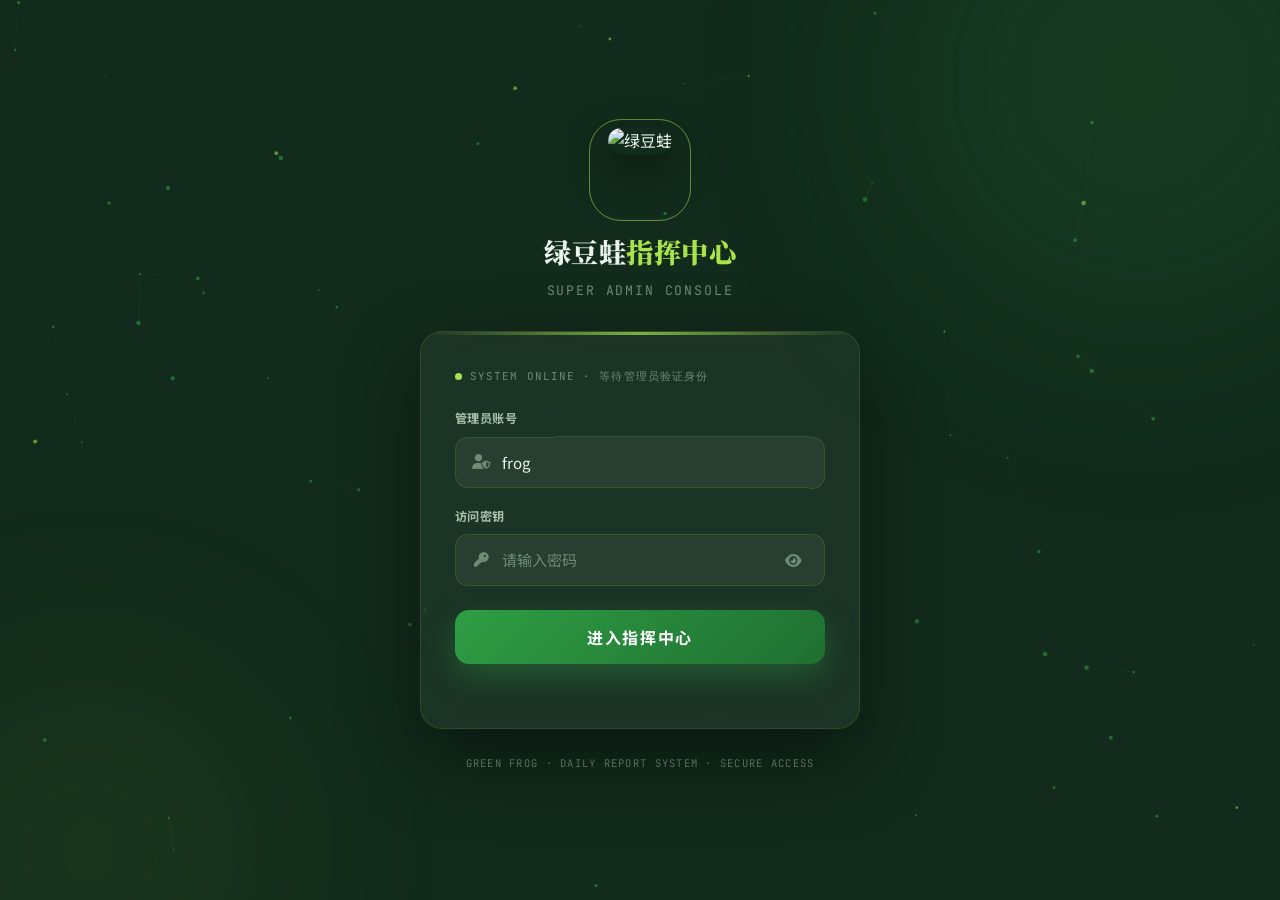
==== commit 78cecdf4: "新增强制更新内容" ====
--- a/superadmin/templates/index.html
+++ b/superadmin/templates/index.html
@@ -198,6 +198,8 @@
         .form-group.full { grid-column: span 2; }
         .form-group label { display: block; font-size: 0.78rem; font-weight: 700; color: var(--txt-soft); margin-bottom: 8px; }
         .form-group input, .form-group select { width: 100%; padding: 12px 15px; background: rgba(255,255,255,0.05); border: 1.5px solid var(--line); border-radius: 12px; color: var(--txt); font-size: 0.9rem; transition: all 0.3s var(--ease); }
+        .form-group select { color-scheme: dark; cursor: pointer; }
+        .form-group select option { background: var(--bg2); color: var(--txt); }
         .form-group input::placeholder { color: var(--txt-faint); }
         .form-group input:focus, .form-group select:focus { outline: none; border-color: var(--lime); background: rgba(169,227,75,0.05); box-shadow: 0 0 0 4px rgba(169,227,75,0.08); }
         .form-group input[type="file"] { padding: 10px 12px; cursor: pointer; }
@@ -224,6 +226,8 @@
         .current-version { background: rgba(169,227,75,0.12); color: var(--lime); border: 1px solid rgba(169,227,75,0.3); padding: 3px 11px; border-radius: 999px; font-size: 0.68rem; font-weight: 700; display: inline-flex; align-items: center; gap: 6px; }
         .current-version i { font-size: 0.6rem; }
         .version-tag { background: rgba(77,171,247,0.12); color: var(--blue); border: 1px solid rgba(77,171,247,0.3); padding: 2px 10px; border-radius: 999px; font-size: 0.68rem; font-weight: 700; font-family: var(--font-mono); }
+        .force-tag { background: rgba(255,107,107,0.12); color: var(--red); border: 1px solid rgba(255,107,107,0.35); padding: 2px 10px; border-radius: 999px; font-size: 0.68rem; font-weight: 700; display: inline-flex; align-items: center; gap: 5px; }
+        .force-tag i { font-size: 0.6rem; }
         .empty-hint { text-align: center; padding: 40px 20px; color: var(--txt-faint); font-size: 0.88rem; }
         .empty-hint i { display: block; font-size: 2.2rem; margin-bottom: 12px; opacity: 0.4; }
 
@@ -400,6 +404,13 @@
                         <div id="uploadMessage" class="message"></div>
                         <div class="form-group"><label>文件名</label><input type="text" id="packageName" placeholder="例如：绿豆蛙日报助手"></div>
                         <div class="form-group"><label>版本号（只能是数字）</label><input type="text" id="packageVersion" placeholder="例如：1.0.0" pattern="[0-9.]+"></div>
+                        <div class="form-group">
+                            <label>是否为强制更新</label>
+                            <select id="packageForce">
+                                <option value="0">否 - 用户可关闭更新弹窗</option>
+                                <option value="1">是 - 强制更新，隐藏关闭按钮</option>
+                            </select>
+                        </div>
                         <div class="form-group"><label>版本说明</label><input type="text" id="packageNote" placeholder="例如：修复了 xxx 问题"></div>
                         <div class="form-group"><label>选择安装包文件</label><input type="file" id="packageFile" accept=".exe,.zip,.rar,.7z"></div>
                         <button class="btn btn-success" onclick="uploadPackage()" style="padding:12px 26px;font-size:0.88rem;"><i class="fas fa-upload"></i> 上传安装包</button>
@@ -633,6 +644,7 @@
                             <i class="fas fa-cube" style="color:var(--lime)"></i>
                             ${pkg.display_name || pkg.filename}
                             ${pkg.version ? `<span class="version-tag">v${pkg.version}</span>` : ''}
+                            ${pkg.force_update ? '<span class="force-tag"><i class="fas fa-bolt"></i>强制更新</span>' : ''}
                             ${pkg.filename === currentVersion ? '<span class="current-version"><i class="fas fa-circle"></i>当前版本</span>' : ''}
                         </div>
                         <div class="package-meta">
@@ -654,6 +666,7 @@
             const name = document.getElementById('packageName').value.trim();
             const version = document.getElementById('packageVersion').value.trim();
             const note = document.getElementById('packageNote').value.trim();
+            const force = document.getElementById('packageForce').value;
             const msg = document.getElementById('uploadMessage');
 
             function fail(text) { msg.textContent = text; msg.className = 'message error'; setTimeout(() => msg.className = 'message', 3000); }
@@ -667,6 +680,7 @@
             formData.append('name', name);
             formData.append('version', version);
             formData.append('note', note);
+            formData.append('force_update', force);
 
             try {
                 const res = await fetch('/api/admin/packages/upload', {method:'POST', body: formData});
@@ -679,6 +693,7 @@
                     document.getElementById('packageName').value = '';
                     document.getElementById('packageVersion').value = '';
                     document.getElementById('packageNote').value = '';
+                    document.getElementById('packageForce').value = '0';
                     loadPackages();
                 }
             } catch (e) { fail('上传失败'); }
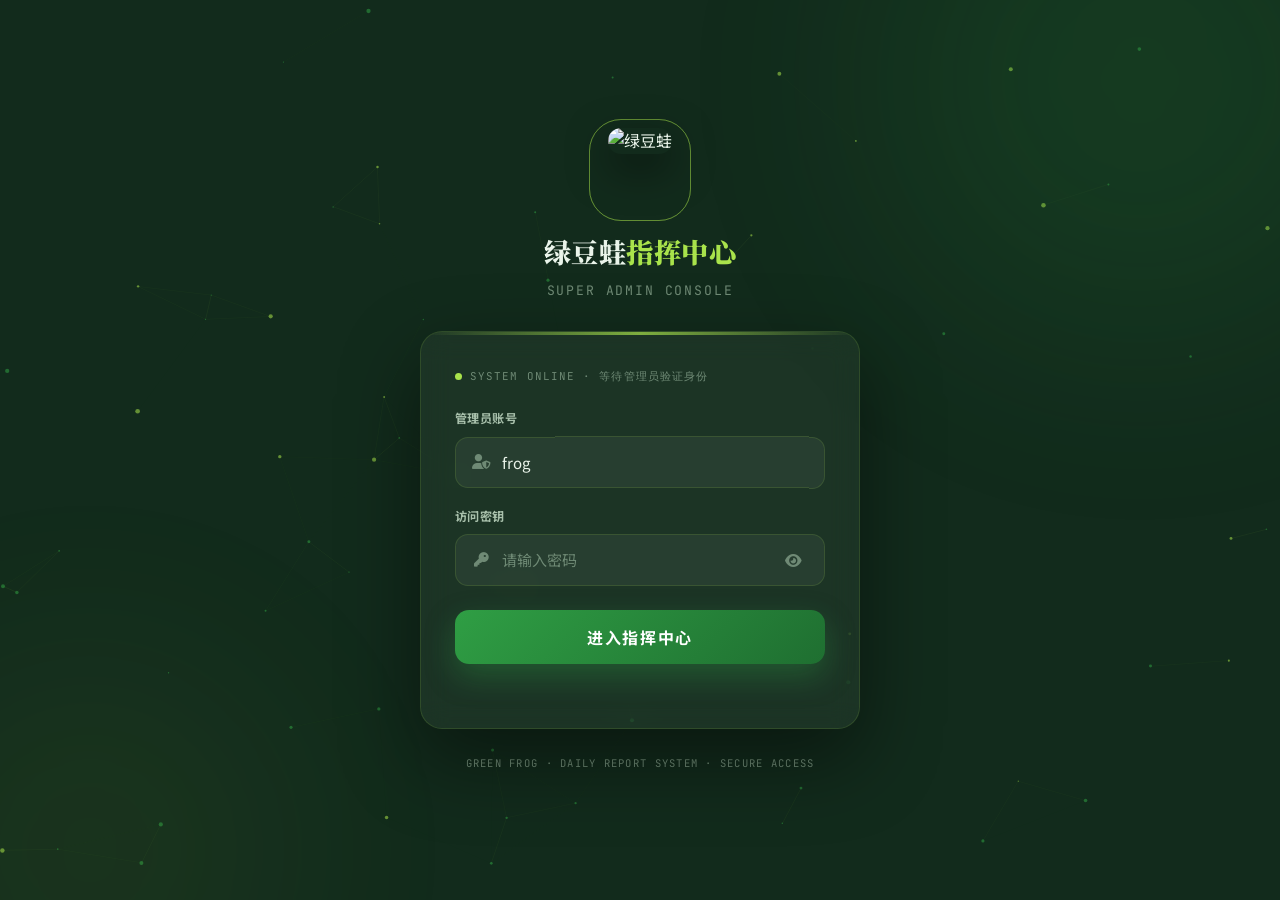
==== commit 85428831: "新增系统监控页面" ====
--- a/superadmin/templates/index.html
+++ b/superadmin/templates/index.html
@@ -92,6 +92,7 @@
         .login-btn .spinner { display: none; width: 18px; height: 18px; border: 2.5px solid rgba(255,255,255,0.35); border-top-color: #fff; border-radius: 50%; animation: spin 0.7s linear infinite; margin-right: 9px; vertical-align: -4px; }
         .login-btn.loading .spinner { display: inline-block; }
         @keyframes spin { to { transform: rotate(360deg); } }
+        .spin { animation: spin 0.8s linear infinite; display: inline-block; }
 
         .login-error { color: var(--red); font-size: 0.8rem; text-align: center; min-height: 20px; margin-top: 14px; }
         .login-foot { text-align: center; margin-top: 26px; font-family: var(--font-mono); font-size: 0.66rem; color: var(--txt-faint); letter-spacing: 0.12em; }
@@ -233,10 +234,70 @@
 
         .two-col { display: grid; grid-template-columns: 1fr 1fr; gap: 20px; align-items: start; }
 
+        /* ============ 服务器监测 ============ */
+        .mon-live-dot { width: 10px; height: 10px; border-radius: 50%; background: var(--lime); position: relative; box-shadow: 0 0 10px var(--lime); }
+        .mon-live-dot::after { content:''; position:absolute; inset:-5px; border-radius:50%; border:2px solid var(--lime); animation:pulse 1.6s ease-out infinite; }
+        .mon-live-tag { font-family: var(--font-mono); font-size: 0.62rem; font-weight: 700; letter-spacing: 0.14em; color: var(--lime); background: rgba(169,227,75,0.1); border: 1px solid rgba(169,227,75,0.35); padding: 3px 10px; border-radius: 999px; animation: liveBlink 2s ease-in-out infinite; }
+        @keyframes liveBlink { 0%,100%{opacity:1} 50%{opacity:0.55} }
+
+        .mon-gauges { display: grid; grid-template-columns: repeat(3, 1fr); gap: 20px; }
+        .mon-gauge-card { display: flex; flex-direction: column; align-items: center; padding: 28px 20px 22px; transition: all 0.3s var(--ease); }
+        .mon-gauge-card:hover { transform: translateY(-5px); border-color: var(--line-strong); box-shadow: 0 18px 44px rgba(0,0,0,0.4); }
+        .gauge-wrap { position: relative; width: 150px; height: 150px; }
+        .gauge-svg { width: 100%; height: 100%; transform: rotate(-90deg); }
+        .gauge-track { fill: none; stroke: rgba(255,255,255,0.07); stroke-width: 10; }
+        .gauge-fill { fill: none; stroke: var(--lime); stroke-width: 10; stroke-linecap: round; stroke-dasharray: 326.7; stroke-dashoffset: 326.7; transition: stroke-dashoffset 0.9s var(--ease-out), stroke 0.5s var(--ease); filter: drop-shadow(0 0 6px rgba(169,227,75,0.4)); }
+        .gauge-fill.warn { stroke: var(--orange); filter: drop-shadow(0 0 6px rgba(255,169,77,0.4)); }
+        .gauge-fill.danger { stroke: var(--red); filter: drop-shadow(0 0 6px rgba(255,107,107,0.4)); }
+        .gauge-center { position: absolute; inset: 0; display: flex; flex-direction: column; align-items: center; justify-content: center; }
+        .gauge-center b { font-family: var(--font-mono); font-size: 2rem; font-weight: 700; color: var(--txt); line-height: 1; }
+        .gauge-center span { font-size: 0.85rem; color: var(--txt-soft); }
+        .gauge-center small { font-size: 0.62rem; color: var(--txt-faint); letter-spacing: 0.1em; margin-top: 5px; text-transform: uppercase; }
+        .gauge-label { display: flex; align-items: center; gap: 8px; font-weight: 700; font-size: 0.9rem; color: var(--txt); margin-top: 18px; }
+        .gauge-label i { color: var(--lime); }
+        .gauge-sub { font-family: var(--font-mono); font-size: 0.7rem; color: var(--txt-faint); margin-top: 6px; }
+
+        .net-speeds { display: grid; grid-template-columns: 1fr 1fr; gap: 14px; margin-bottom: 18px; }
+        .net-speed { display: flex; align-items: center; gap: 14px; background: rgba(255,255,255,0.035); border: 1px solid var(--line); border-radius: 14px; padding: 16px; transition: all 0.28s var(--ease); }
+        .net-speed:hover { border-color: var(--line-strong); transform: translateY(-2px); }
+        .net-icon { width: 46px; height: 46px; border-radius: 13px; display: flex; align-items: center; justify-content: center; font-size: 1.05rem; flex-shrink: 0; }
+        .net-speed.up .net-icon { background: rgba(169,227,75,0.12); color: var(--lime); }
+        .net-speed.down .net-icon { background: rgba(77,171,247,0.12); color: var(--blue); }
+        .net-speed b { font-family: var(--font-mono); font-size: 1.15rem; font-weight: 700; color: var(--txt); display: block; line-height: 1.2; }
+        .net-speed.up b { color: var(--lime); }
+        .net-speed.down b { color: var(--blue); }
+        .net-speed span { font-size: 0.7rem; color: var(--txt-faint); display: block; }
+        .net-speed small { font-size: 0.66rem; color: var(--txt-faint); display: block; margin-top: 3px; }
+        .net-speed small em { font-style: normal; font-family: var(--font-mono); color: var(--txt-soft); }
+
+        .net-extra { display: grid; grid-template-columns: repeat(3, 1fr); gap: 12px; }
+        .net-extra-item { background: rgba(255,255,255,0.03); border: 1px solid var(--line); border-radius: 12px; padding: 12px 14px; text-align: center; transition: all 0.25s var(--ease); }
+        .net-extra-item:hover { border-color: var(--line-strong); }
+        .net-extra-item i { color: var(--lime); font-size: 0.85rem; display: block; margin-bottom: 6px; }
+        .net-extra-item span { font-size: 0.66rem; color: var(--txt-faint); display: block; }
+        .net-extra-item b { font-family: var(--font-mono); font-size: 1rem; font-weight: 700; color: var(--txt); display: block; margin-top: 2px; }
+
+        .percpu-grid { display: grid; grid-template-columns: repeat(auto-fill, minmax(90px, 1fr)); gap: 12px; }
+        .percpu-item { background: rgba(255,255,255,0.03); border: 1px solid var(--line); border-radius: 12px; padding: 12px 10px; text-align: center; transition: all 0.25s var(--ease); }
+        .percpu-item:hover { border-color: var(--line-strong); transform: translateY(-2px); }
+        .percpu-item .pc-label { font-family: var(--font-mono); font-size: 0.62rem; color: var(--txt-faint); margin-bottom: 7px; }
+        .percpu-item .pc-bar { height: 6px; background: rgba(255,255,255,0.07); border-radius: 3px; overflow: hidden; margin-bottom: 7px; }
+        .percpu-item .pc-fill { height: 100%; width: 0; border-radius: 3px; background: var(--lime); transition: width 0.7s var(--ease-out), background 0.4s var(--ease); }
+        .percpu-item .pc-val { font-family: var(--font-mono); font-size: 0.82rem; font-weight: 700; color: var(--txt); }
+
+        .hw-grid { display: grid; grid-template-columns: repeat(auto-fill, minmax(220px, 1fr)); gap: 14px; }
+        .hw-item { display: flex; align-items: center; gap: 13px; background: rgba(255,255,255,0.03); border: 1px solid var(--line); border-radius: 13px; padding: 14px 16px; transition: all 0.25s var(--ease); }
+        .hw-item:hover { border-color: var(--line-strong); transform: translateX(4px); background: rgba(169,227,75,0.04); }
+        .hw-item .hw-icon { width: 40px; height: 40px; border-radius: 11px; background: rgba(169,227,75,0.1); color: var(--lime); display: flex; align-items: center; justify-content: center; font-size: 0.92rem; flex-shrink: 0; }
+        .hw-item .hw-body { min-width: 0; }
+        .hw-item .hw-label { font-size: 0.66rem; color: var(--txt-faint); letter-spacing: 0.04em; }
+        .hw-item .hw-value { font-size: 0.84rem; font-weight: 700; color: var(--txt); white-space: nowrap; overflow: hidden; text-overflow: ellipsis; }
+
         @media (max-width: 1024px) {
             .stats-row { grid-template-columns: repeat(2, 1fr); }
             .two-col, .form-grid { grid-template-columns: 1fr; }
             .form-group.full { grid-column: span 1; }
+            .mon-gauges { grid-template-columns: 1fr 1fr; }
         }
         @media (max-width: 640px) {
             .stats-row { grid-template-columns: 1fr 1fr; gap: 12px; }
@@ -244,6 +305,8 @@
             .live-clock, .admin-badge span.txt { display: none; }
             .search-box { width: 100%; }
             .tabs { width: 100%; overflow-x: auto; }
+            .mon-gauges { grid-template-columns: 1fr; }
+            .net-speeds { grid-template-columns: 1fr; }
         }
     </style>
 </head>
@@ -345,6 +408,7 @@
                 <button class="tab active" onclick="switchTab('users', this)"><i class="fas fa-users"></i> 用户管理</button>
                 <button class="tab" onclick="switchTab('smtp', this)"><i class="fas fa-envelope"></i> SMTP 配置</button>
                 <button class="tab" onclick="switchTab('packages', this)"><i class="fas fa-box-open"></i> 管理安装包</button>
+                <button class="tab" onclick="switchTab('monitor', this)"><i class="fas fa-heartbeat"></i> 服务器监测</button>
             </div>
 
             <!-- 用户管理 -->
@@ -419,6 +483,117 @@
                         <div class="card-title" style="margin-bottom:22px;"><span class="ct-icon"><i class="fas fa-boxes"></i></span>已上传的安装包</div>
                         <div id="packageList"></div>
                     </div>
+                </div>
+            </div>
+
+            <!-- 服务器监测 -->
+            <div id="monitorPanel" class="panel">
+                <!-- 状态栏 -->
+                <div class="mon-statusbar card" style="display:flex;align-items:center;justify-content:space-between;margin-bottom:20px;">
+                    <div style="display:flex;align-items:center;gap:12px;">
+                        <span class="mon-live-dot"></span>
+                        <span style="font-family:var(--font-display);font-weight:900;font-size:1.05rem;">服务器实时监测</span>
+                        <span class="mon-live-tag">LIVE</span>
+                    </div>
+                    <div style="display:flex;align-items:center;gap:14px;">
+                        <span style="font-family:var(--font-mono);font-size:0.74rem;color:var(--txt-faint);">上次刷新 <span id="monLastUpdate">--:--:--</span></span>
+                        <button class="btn btn-success" onclick="loadServerStats()" style="padding:8px 18px;"><i class="fas fa-sync-alt" id="monRefreshIcon"></i> 刷新</button>
+                    </div>
+                </div>
+
+                <!-- 三大占用率环形仪表 -->
+                <div class="mon-gauges">
+                    <div class="card mon-gauge-card">
+                        <div class="gauge-wrap">
+                            <svg viewBox="0 0 120 120" class="gauge-svg">
+                                <circle class="gauge-track" cx="60" cy="60" r="52"/>
+                                <circle class="gauge-fill" id="cpuGauge" cx="60" cy="60" r="52"/>
+                            </svg>
+                            <div class="gauge-center">
+                                <b id="cpuValue">0</b><span>%</span>
+                                <small>CPU</small>
+                            </div>
+                        </div>
+                        <div class="gauge-label"><i class="fas fa-microchip"></i> CPU 占用率</div>
+                        <div class="gauge-sub" id="cpuSub">--</div>
+                    </div>
+                    <div class="card mon-gauge-card">
+                        <div class="gauge-wrap">
+                            <svg viewBox="0 0 120 120" class="gauge-svg">
+                                <circle class="gauge-track" cx="60" cy="60" r="52"/>
+                                <circle class="gauge-fill" id="memGauge" cx="60" cy="60" r="52"/>
+                            </svg>
+                            <div class="gauge-center">
+                                <b id="memValue">0</b><span>%</span>
+                                <small>内存</small>
+                            </div>
+                        </div>
+                        <div class="gauge-label"><i class="fas fa-memory"></i> 内存占用率</div>
+                        <div class="gauge-sub" id="memSub">--</div>
+                    </div>
+                    <div class="card mon-gauge-card">
+                        <div class="gauge-wrap">
+                            <svg viewBox="0 0 120 120" class="gauge-svg">
+                                <circle class="gauge-track" cx="60" cy="60" r="52"/>
+                                <circle class="gauge-fill" id="diskGauge" cx="60" cy="60" r="52"/>
+                            </svg>
+                            <div class="gauge-center">
+                                <b id="diskValue">0</b><span>%</span>
+                                <small>磁盘</small>
+                            </div>
+                        </div>
+                        <div class="gauge-label"><i class="fas fa-hdd"></i> 磁盘占用率</div>
+                        <div class="gauge-sub" id="diskSub">--</div>
+                    </div>
+                </div>
+
+                <!-- CPU 历史曲线 + 网络流量 -->
+                <div class="two-col" style="margin-top:20px;">
+                    <div class="card">
+                        <div class="card-head" style="margin-bottom:14px;">
+                            <div class="card-title"><span class="ct-icon"><i class="fas fa-wave-square"></i></span>CPU 使用率趋势</div>
+                            <span style="font-family:var(--font-mono);font-size:0.72rem;color:var(--txt-faint);">最近 60 次采样</span>
+                        </div>
+                        <canvas id="cpuHistoryCanvas" height="150" style="width:100%;"></canvas>
+                    </div>
+                    <div class="card">
+                        <div class="card-title" style="margin-bottom:20px;"><span class="ct-icon"><i class="fas fa-network-wired"></i></span>网络流量</div>
+                        <div class="net-speeds">
+                            <div class="net-speed up">
+                                <div class="net-icon"><i class="fas fa-arrow-up"></i></div>
+                                <div>
+                                    <b id="netUpSpeed">0 B/s</b>
+                                    <span>上传速率</span>
+                                    <small>累计 <em id="netUpTotal">--</em></small>
+                                </div>
+                            </div>
+                            <div class="net-speed down">
+                                <div class="net-icon"><i class="fas fa-arrow-down"></i></div>
+                                <div>
+                                    <b id="netDownSpeed">0 B/s</b>
+                                    <span>下载速率</span>
+                                    <small>累计 <em id="netDownTotal">--</em></small>
+                                </div>
+                            </div>
+                        </div>
+                        <div class="net-extra">
+                            <div class="net-extra-item"><i class="fas fa-tasks"></i><span>进程数</span><b id="procCount">--</b></div>
+                            <div class="net-extra-item"><i class="fas fa-layer-group"></i><span>线程数</span><b id="threadCount">--</b></div>
+                            <div class="net-extra-item"><i class="fas fa-gauge-high"></i><span>负载</span><b id="loadAvg">--</b></div>
+                        </div>
+                    </div>
+                </div>
+
+                <!-- 每核心 CPU -->
+                <div class="card" style="margin-top:20px;">
+                    <div class="card-title" style="margin-bottom:20px;"><span class="ct-icon"><i class="fas fa-microchip"></i></span>每核心 CPU 占用</div>
+                    <div class="percpu-grid" id="perCpuGrid"></div>
+                </div>
+
+                <!-- 硬件信息 -->
+                <div class="card" style="margin-top:20px;">
+                    <div class="card-title" style="margin-bottom:20px;"><span class="ct-icon"><i class="fas fa-server"></i></span>硬件与系统信息</div>
+                    <div class="hw-grid" id="hwGrid"></div>
                 </div>
             </div>
         </div>
@@ -533,6 +708,8 @@
             document.querySelectorAll('.panel').forEach(p => p.classList.remove('active'));
             if (btn) btn.classList.add('active');
             document.getElementById(tab + 'Panel').classList.add('active');
+            // 进入监测页启动自动刷新，离开则停止
+            if (tab === 'monitor') startMonitor(); else stopMonitor();
         }
 
         /* ============ 数字动画 ============ */
@@ -714,6 +891,224 @@
             alert(data.message);
         }
 
+        /* ============ 服务器监测 ============ */
+        let monTimer = null;
+        const cpuHistory = [];
+        const CPU_HISTORY_MAX = 60;
+        const GAUGE_C = 326.7; // 2*PI*52
+
+        function gaugeColor(pct) {
+            if (pct >= 85) return 'danger';
+            if (pct >= 60) return 'warn';
+            return '';
+        }
+
+        function setGauge(id, valueId, pct, subId, subText) {
+            const fill = document.getElementById(id);
+            const val = document.getElementById(valueId);
+            if (!fill || !val) return;
+            const p = Math.max(0, Math.min(100, pct));
+            fill.style.strokeDashoffset = GAUGE_C * (1 - p / 100);
+            fill.classList.remove('warn', 'danger');
+            const c = gaugeColor(p);
+            if (c) fill.classList.add(c);
+            animateNumber(val, p, 700, v => Math.round(v));
+            if (subId && subText !== undefined) {
+                const sub = document.getElementById(subId);
+                if (sub) sub.textContent = subText;
+            }
+        }
+
+        function animateNumber(el, target, duration, fmt) {
+            const startVal = parseFloat(el.dataset.cur || 0);
+            const startTime = performance.now();
+            function tick(now) {
+                const p = Math.min((now - startTime) / duration, 1);
+                const eased = 1 - Math.pow(1 - p, 3);
+                const cur = startVal + (target - startVal) * eased;
+                el.textContent = fmt(cur);
+                if (p < 1) requestAnimationFrame(tick);
+                else el.dataset.cur = target;
+            }
+            requestAnimationFrame(tick);
+        }
+
+        function drawCpuHistory() {
+            const canvas = document.getElementById('cpuHistoryCanvas');
+            if (!canvas) return;
+            const ctx = canvas.getContext('2d');
+            const dpr = window.devicePixelRatio || 1;
+            const cssW = canvas.clientWidth || canvas.parentElement.clientWidth;
+            const cssH = 150;
+            canvas.width = cssW * dpr; canvas.height = cssH * dpr;
+            canvas.style.height = cssH + 'px';
+            ctx.scale(dpr, dpr);
+            ctx.clearRect(0, 0, cssW, cssH);
+
+            const pad = 6;
+            const w = cssW - pad * 2, h = cssH - pad * 2;
+
+            // 网格线
+            ctx.strokeStyle = 'rgba(169,227,75,0.08)';
+            ctx.lineWidth = 1;
+            for (let i = 1; i < 4; i++) {
+                const y = pad + (h / 4) * i;
+                ctx.beginPath(); ctx.moveTo(pad, y); ctx.lineTo(pad + w, y); ctx.stroke();
+            }
+
+            if (cpuHistory.length < 2) return;
+
+            const step = w / (CPU_HISTORY_MAX - 1);
+            const offset = CPU_HISTORY_MAX - cpuHistory.length;
+
+            // 渐变填充区域
+            const grad = ctx.createLinearGradient(0, pad, 0, pad + h);
+            grad.addColorStop(0, 'rgba(169,227,75,0.35)');
+            grad.addColorStop(1, 'rgba(169,227,75,0)');
+
+            ctx.beginPath();
+            cpuHistory.forEach((v, i) => {
+                const x = pad + (offset + i) * step;
+                const y = pad + h - (v / 100) * h;
+                if (i === 0) ctx.moveTo(x, y); else ctx.lineTo(x, y);
+            });
+            // 填充
+            const lastX = pad + (offset + cpuHistory.length - 1) * step;
+            const firstX = pad + offset * step;
+            ctx.save();
+            ctx.lineTo(lastX, pad + h); ctx.lineTo(firstX, pad + h); ctx.closePath();
+            ctx.fillStyle = grad; ctx.fill();
+            ctx.restore();
+
+            // 折线
+            ctx.beginPath();
+            cpuHistory.forEach((v, i) => {
+                const x = pad + (offset + i) * step;
+                const y = pad + h - (v / 100) * h;
+                if (i === 0) ctx.moveTo(x, y); else ctx.lineTo(x, y);
+            });
+            ctx.strokeStyle = '#a9e34b';
+            ctx.lineWidth = 2;
+            ctx.lineJoin = 'round';
+            ctx.stroke();
+
+            // 末端亮点
+            const lastV = cpuHistory[cpuHistory.length - 1];
+            const lx = pad + (offset + cpuHistory.length - 1) * step;
+            const ly = pad + h - (lastV / 100) * h;
+            ctx.beginPath(); ctx.arc(lx, ly, 4, 0, Math.PI * 2);
+            ctx.fillStyle = '#a9e34b'; ctx.fill();
+            ctx.beginPath(); ctx.arc(lx, ly, 8, 0, Math.PI * 2);
+            ctx.fillStyle = 'rgba(169,227,75,0.25)'; ctx.fill();
+        }
+
+        function renderPerCpu(perCpu) {
+            const grid = document.getElementById('perCpuGrid');
+            if (!grid) return;
+            if (!perCpu || perCpu.length === 0) {
+                grid.innerHTML = '<div class="empty-hint" style="grid-column:1/-1;"><i class="fas fa-microchip"></i>暂无每核心数据</div>';
+                return;
+            }
+            grid.innerHTML = perCpu.map((v, i) => {
+                const c = v >= 85 ? 'var(--red)' : (v >= 60 ? 'var(--orange)' : 'var(--lime)');
+                return `<div class="percpu-item">
+                    <div class="pc-label">核心 ${i}</div>
+                    <div class="pc-bar"><div class="pc-fill" data-w="${Math.max(2, v)}" style="background:${c}"></div></div>
+                    <div class="pc-val">${Math.round(v)}%</div>
+                </div>`;
+            }).join('');
+            requestAnimationFrame(() => requestAnimationFrame(() => {
+                grid.querySelectorAll('.pc-fill').forEach(f => { f.style.width = f.dataset.w + '%'; });
+            }));
+        }
+
+        function renderHwInfo(s) {
+            const grid = document.getElementById('hwGrid');
+            if (!grid) return;
+            const items = [
+                { icon: 'fa-computer', label: '主机名', value: s.hostname },
+                { icon: 'fa-desktop', label: '操作系统', value: s.os },
+                { icon: 'fa-microchip', label: 'CPU 型号', value: s.cpu_model },
+                { icon: 'fa-microchip', label: 'CPU 核心', value: `${s.cpu_physical} 物理核 / ${s.cpu_logical} 逻辑核` },
+                { icon: 'fa-gauge-high', label: 'CPU 频率', value: s.cpu_freq_mhz ? `${s.cpu_freq_mhz} MHz` : '--' },
+                { icon: 'fa-memory', label: '总内存', value: s.total_memory },
+                { icon: 'fa-hdd', label: '磁盘总量', value: s.disk_total },
+                { icon: 'fa-power-off', label: '开机时间', value: s.boot_time },
+                { icon: 'fa-clock', label: '已运行', value: s.uptime },
+                { icon: 'fa-code', label: 'Python 版本', value: s.python_version },
+                { icon: 'fa-layer-group', label: '系统架构', value: s.arch }
+            ];
+            grid.innerHTML = items.map(it => `
+                <div class="hw-item">
+                    <div class="hw-icon"><i class="fas ${it.icon}"></i></div>
+                    <div class="hw-body">
+                        <div class="hw-label">${it.label}</div>
+                        <div class="hw-value" title="${it.value}">${it.value}</div>
+                    </div>
+                </div>`).join('');
+        }
+
+        async function loadServerStats() {
+            const icon = document.getElementById('monRefreshIcon');
+            if (icon) icon.classList.add('spin');
+            try {
+                const res = await fetch('/api/admin/server-stats');
+                const data = await res.json();
+                if (!data.success) {
+                    if (data.message) console.log('监测数据:', data.message);
+                    return;
+                }
+                const d = data.dynamic, s = data.static;
+
+                // 环形仪表
+                setGauge('cpuGauge', 'cpuValue', d.cpu_percent, 'cpuSub', `${s.cpu_logical} 核 · ${s.cpu_freq_mhz} MHz`);
+                setGauge('memGauge', 'memValue', d.memory_percent, 'memSub', `${d.memory_used} / ${s.total_memory}`);
+                setGauge('diskGauge', 'diskValue', d.disk_percent, 'diskSub', `${d.disk_used} / ${s.disk_total}`);
+
+                // CPU 历史
+                cpuHistory.push(d.cpu_percent);
+                if (cpuHistory.length > CPU_HISTORY_MAX) cpuHistory.shift();
+                drawCpuHistory();
+
+                // 网络
+                document.getElementById('netUpSpeed').textContent = d.net_sent_rate_text;
+                document.getElementById('netDownSpeed').textContent = d.net_recv_rate_text;
+                document.getElementById('netUpTotal').textContent = d.net_sent_total;
+                document.getElementById('netDownTotal').textContent = d.net_recv_total;
+                document.getElementById('procCount').textContent = d.process_count;
+                document.getElementById('threadCount').textContent = d.thread_count;
+                document.getElementById('loadAvg').textContent = d.load_avg && d.load_avg.length ? d.load_avg.map(x => x.toFixed(2)).join(' ') : '--';
+
+                // 每核心 + 硬件信息
+                renderPerCpu(d.per_cpu);
+                renderHwInfo(s);
+
+                // 更新时间
+                const n = new Date();
+                document.getElementById('monLastUpdate').textContent =
+                    `${String(n.getHours()).padStart(2,'0')}:${String(n.getMinutes()).padStart(2,'0')}:${String(n.getSeconds()).padStart(2,'0')}`;
+            } catch (e) {
+                console.log('获取监测数据失败:', e);
+            } finally {
+                if (icon) setTimeout(() => icon.classList.remove('spin'), 400);
+            }
+        }
+
+        function startMonitor() {
+            loadServerStats();
+            if (monTimer) clearInterval(monTimer);
+            monTimer = setInterval(loadServerStats, 2000);
+        }
+        function stopMonitor() {
+            if (monTimer) { clearInterval(monTimer); monTimer = null; }
+        }
+        // 窗口缩放时重绘 CPU 曲线
+        window.addEventListener('resize', () => {
+            if (document.getElementById('monitorPanel') && document.getElementById('monitorPanel').classList.contains('active')) {
+                drawCpuHistory();
+            }
+        });
+
         /* ============ 登录状态检查 ============ */
         async function checkLoginStatus() {
             try {
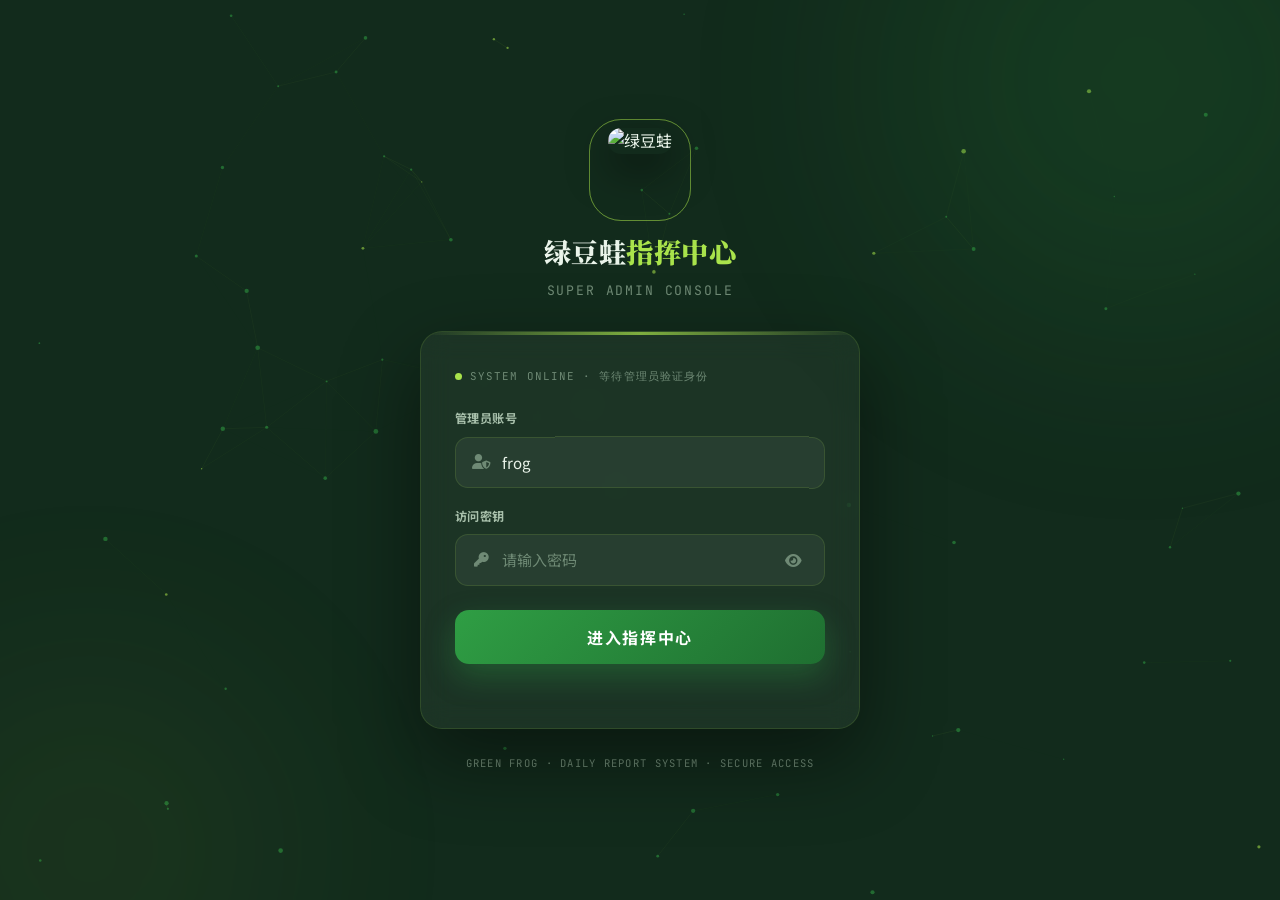
==== commit fcec494c: "新增历史版本界面" ====
--- a/superadmin/templates/index.html
+++ b/superadmin/templates/index.html
@@ -234,6 +234,27 @@
 
         .two-col { display: grid; grid-template-columns: 1fr 1fr; gap: 20px; align-items: start; }
 
+        /* ============ GitHub 自动更新 ============ */
+        .toggle-row { display: flex; align-items: center; gap: 16px; padding: 16px 18px; background: rgba(255,255,255,0.03); border: 1px solid var(--line); border-radius: 14px; cursor: pointer; transition: all 0.25s var(--ease); }
+        .toggle-row:hover { border-color: var(--line-strong); background: rgba(169,227,75,0.04); }
+        .toggle-switch { position: relative; flex-shrink: 0; width: 52px; height: 28px; }
+        .toggle-switch input { opacity: 0; width: 0; height: 0; }
+        .toggle-track { position: absolute; inset: 0; border-radius: 999px; background: rgba(255,255,255,0.12); border: 1px solid var(--line); transition: all 0.3s var(--ease); cursor: pointer; }
+        .toggle-track::before { content: ''; position: absolute; top: 2px; left: 2px; width: 22px; height: 22px; border-radius: 50%; background: var(--txt-faint); transition: all 0.3s var(--ease); }
+        .toggle-switch input:checked + .toggle-track { background: linear-gradient(135deg, var(--green), var(--green-deep)); border-color: var(--line-strong); }
+        .toggle-switch input:checked + .toggle-track::before { transform: translateX(24px); background: var(--lime); box-shadow: 0 0 10px rgba(169,227,75,0.7); }
+        .toggle-text b { display: block; font-size: 0.92rem; color: var(--txt); margin-bottom: 3px; }
+        .toggle-text small { font-size: 0.76rem; color: var(--txt-faint); line-height: 1.55; }
+        .auto-update-actions { display: flex; gap: 12px; margin-top: 16px; flex-wrap: wrap; }
+        .auto-update-status { display: flex; align-items: center; gap: 9px; margin-top: 16px; padding: 11px 16px; border-radius: 11px; font-size: 0.82rem; color: var(--txt-soft); background: rgba(255,255,255,0.03); border: 1px solid var(--line); }
+        .auto-update-status i { font-size: 0.6rem; color: var(--txt-faint); }
+        .auto-update-status.ok { color: var(--lime); border-color: rgba(169,227,75,0.3); background: rgba(169,227,75,0.08); }
+        .auto-update-status.ok i { color: var(--lime); box-shadow: 0 0 8px var(--lime); border-radius: 50%; }
+        .auto-update-status.err { color: var(--orange); border-color: rgba(255,169,77,0.3); background: rgba(255,169,77,0.08); }
+        .auto-update-status.err i { color: var(--orange); }
+        .auto-update-note { display: none; margin-top: 14px; padding: 16px 18px; border-radius: 12px; background: rgba(0,0,0,0.25); border: 1px solid var(--line); font-family: var(--font-mono); font-size: 0.82rem; line-height: 1.8; color: var(--txt-soft); white-space: pre-wrap; max-height: 260px; overflow-y: auto; }
+        .auto-update-note.show { display: block; animation: panelIn 0.35s var(--ease-out); }
+
         /* ============ 服务器监测 ============ */
         .mon-live-dot { width: 10px; height: 10px; border-radius: 50%; background: var(--lime); position: relative; box-shadow: 0 0 10px var(--lime); }
         .mon-live-dot::after { content:''; position:absolute; inset:-5px; border-radius:50%; border:2px solid var(--lime); animation:pulse 1.6s ease-out infinite; }
@@ -462,6 +483,27 @@
 
             <!-- 管理安装包 -->
             <div id="packagesPanel" class="panel">
+                <div class="card">
+                    <div class="card-head">
+                        <div class="card-title"><span class="ct-icon"><i class="fab fa-github"></i></span>GitHub 自动更新</div>
+                    </div>
+                    <div id="autoUpdateMessage" class="message"></div>
+                    <label class="toggle-row">
+                        <span class="toggle-switch">
+                            <input type="checkbox" id="autoUploadToggle" onchange="toggleAutoUpload()">
+                            <span class="toggle-track"></span>
+                        </span>
+                        <span class="toggle-text">
+                            <b>自动上传新版本</b>
+                            <small>勾选后每小时自动检测 GitHub 最新 Release，发现新版本会用 GLM 免费模型提取更新内容、下载安装包并设为当前版本；不勾选则不自动上传。</small>
+                        </span>
+                    </label>
+                    <div class="auto-update-actions">
+                        <button class="btn btn-info" id="checkGithubBtn" onclick="checkGithubUpdate()"><i class="fab fa-github"></i> 自动检测 GitHub 新版本</button>
+                    </div>
+                    <div class="auto-update-status" id="autoUpdateStatus"><i class="fas fa-circle"></i><span id="autoUpdateStatusText">尚未检测</span></div>
+                    <div class="auto-update-note" id="autoUpdateNote"></div>
+                </div>
                 <div class="two-col">
                     <div class="card">
                         <div class="card-title" style="margin-bottom:22px;"><span class="ct-icon"><i class="fas fa-cloud-upload-alt"></i></span>上传安装包</div>
@@ -698,7 +740,7 @@
         function enterDashboard() {
             document.getElementById('loginPage').style.display = 'none';
             document.getElementById('adminPage').classList.add('active');
-            loadUsers(); loadSMTPConfig(); loadPackages();
+            loadUsers(); loadSMTPConfig(); loadPackages(); loadAutoUpdateSettings();
         }
 
         async function adminLogout() { await fetch('/api/admin/logout', {method:'POST'}); location.reload(); }
@@ -889,6 +931,75 @@
             const data = await res.json();
             if (data.success) loadPackages();
             alert(data.message);
+        }
+
+        /* ============ GitHub 自动更新 ============ */
+        async function loadAutoUpdateSettings() {
+            try {
+                const res = await fetch('/api/admin/auto-update/status');
+                const data = await res.json();
+                if (data.success) {
+                    document.getElementById('autoUploadToggle').checked = !!data.enabled;
+                    if (data.last_check_time && data.last_check_result) {
+                        setAutoUpdateStatus(data.last_check_result.ok, data.last_check_result.message + ' · ' + data.last_check_time);
+                    }
+                }
+            } catch (e) { /* 忽略 */ }
+        }
+
+        function setAutoUpdateStatus(ok, text) {
+            const el = document.getElementById('autoUpdateStatus');
+            const txt = document.getElementById('autoUpdateStatusText');
+            if (!el) return;
+            el.className = 'auto-update-status ' + (ok ? 'ok' : 'err');
+            if (txt) txt.textContent = text || (ok ? '检测完成' : '检测失败');
+        }
+
+        async function toggleAutoUpload() {
+            const enabled = document.getElementById('autoUploadToggle').checked;
+            const msg = document.getElementById('autoUpdateMessage');
+            try {
+                const res = await fetch('/api/admin/auto-update/settings', {method:'POST', headers:{'Content-Type':'application/json'}, body:JSON.stringify({enabled})});
+                const data = await res.json();
+                msg.textContent = data.message || (enabled ? '已开启自动上传新版本' : '已关闭自动上传新版本');
+                msg.className = 'message ' + (data.success ? 'success' : 'error');
+                setTimeout(() => msg.className = 'message', 3000);
+            } catch (e) {
+                msg.textContent = '保存失败，请重试';
+                msg.className = 'message error';
+                setTimeout(() => msg.className = 'message', 3000);
+            }
+        }
+
+        async function checkGithubUpdate() {
+            const btn = document.getElementById('checkGithubBtn');
+            const msg = document.getElementById('autoUpdateMessage');
+            const noteEl = document.getElementById('autoUpdateNote');
+            if (btn) { btn.disabled = true; btn.innerHTML = '<i class="fas fa-spinner spin"></i> 正在检测…'; }
+            try {
+                const res = await fetch('/api/admin/auto-update/check', {method:'POST'});
+                const data = await res.json();
+                const r = data.result || {};
+                const ok = !!r.success;
+                setAutoUpdateStatus(ok, r.message || '检测完成');
+                msg.textContent = r.message || '检测完成';
+                msg.className = 'message ' + (ok ? 'success' : 'error');
+                setTimeout(() => msg.className = 'message', 8000);
+                if (r.update_note) {
+                    noteEl.textContent = r.update_note;
+                    noteEl.classList.add('show');
+                } else {
+                    noteEl.classList.remove('show');
+                }
+                if (r.uploaded) loadPackages();
+            } catch (e) {
+                setAutoUpdateStatus(false, '检测失败：网络错误');
+                msg.textContent = '检测失败：网络错误';
+                msg.className = 'message error';
+                setTimeout(() => msg.className = 'message', 5000);
+            } finally {
+                if (btn) { btn.disabled = false; btn.innerHTML = '<i class="fab fa-github"></i> 自动检测 GitHub 新版本'; }
+            }
         }
 
         /* ============ 服务器监测 ============ */
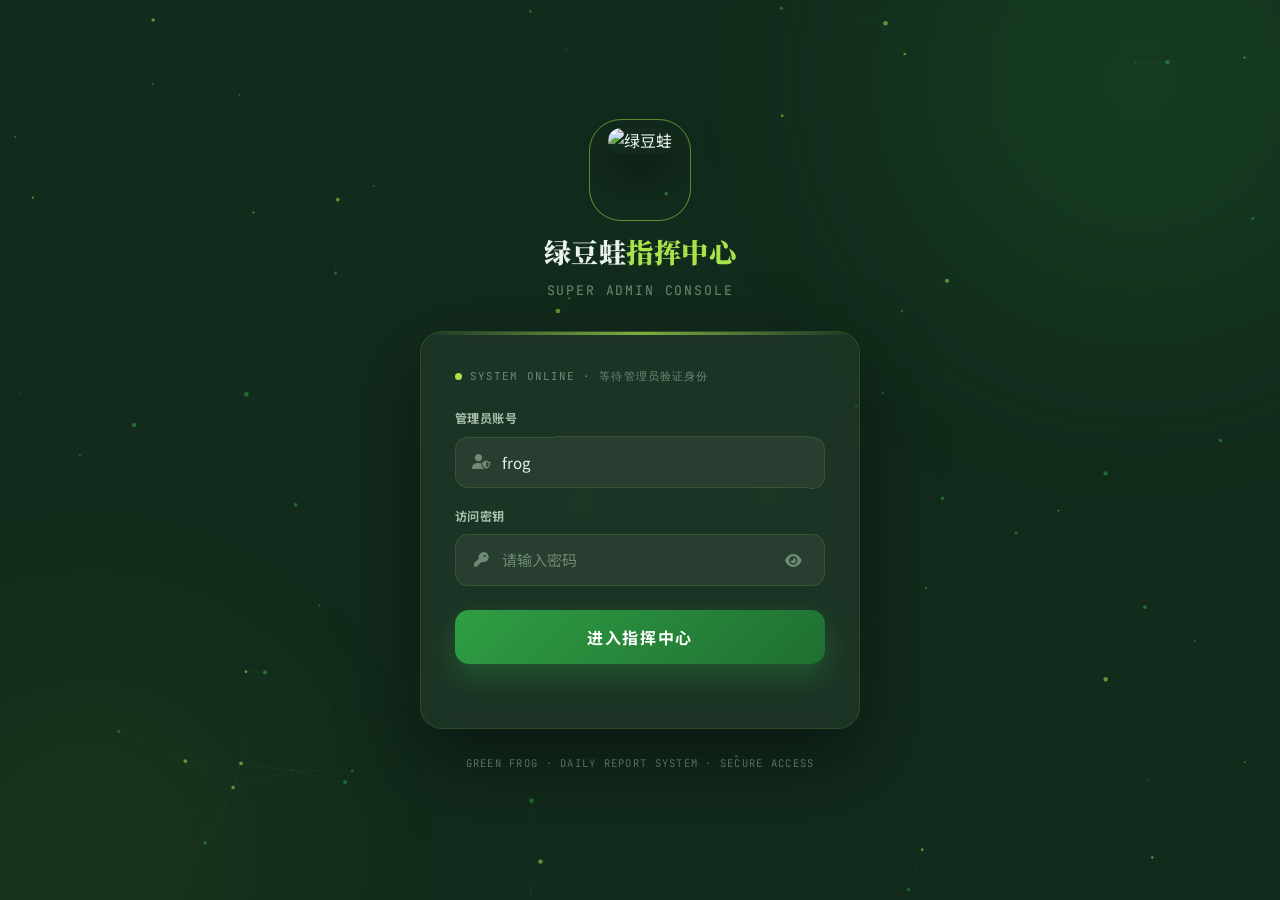
==== commit 311941ed: "优化版本说明" ====
--- a/superadmin/templates/index.html
+++ b/superadmin/templates/index.html
@@ -210,6 +210,23 @@
         .password-container input { padding-right: 48px; }
         .toggle-password { position: absolute; right: 14px; top: 50%; transform: translateY(-50%); color: var(--txt-faint); font-size: 1rem; cursor: pointer; transition: color 0.25s var(--ease); user-select: none; }
         .toggle-password:hover { color: var(--lime); }
+        .form-group textarea { width: 100%; padding: 12px 15px; background: rgba(255,255,255,0.05); border: 1.5px solid var(--line); border-radius: 12px; color: var(--txt); font-size: 0.9rem; transition: all 0.3s var(--ease); resize: vertical; min-height: 110px; font-family: var(--font-mono); line-height: 1.6; }
+        .form-group textarea:focus { outline: none; border-color: var(--lime); background: rgba(169,227,75,0.05); box-shadow: 0 0 0 4px rgba(169,227,75,0.08); }
+        .md-actions { display: flex; align-items: center; gap: 14px; margin-top: 10px; flex-wrap: wrap; }
+        .btn-sm { padding: 6px 14px; font-size: 0.74rem; }
+        .md-hint { font-size: 0.74rem; color: var(--txt-faint); }
+        .md-hint i { color: var(--lime); margin-right: 4px; }
+        .md-preview { margin-top: 12px; padding: 16px 18px; background: rgba(0,0,0,0.28); border: 1px solid var(--line-strong); border-radius: 12px; color: var(--txt-soft); font-size: 0.88rem; line-height: 1.8; max-height: 260px; overflow-y: auto; animation: panelIn 0.3s var(--ease-out); }
+        .md-preview h1, .md-preview h2, .md-preview h3, .md-preview h4 { color: var(--lime); font-family: var(--font-display); margin: 10px 0 6px; }
+        .md-preview h1 { font-size: 1.3rem; } .md-preview h2 { font-size: 1.15rem; } .md-preview h3 { font-size: 1rem; } .md-preview h4 { font-size: 0.92rem; }
+        .md-preview ul, .md-preview ol { padding-left: 22px; margin: 6px 0; }
+        .md-preview li { margin: 3px 0; }
+        .md-preview code { background: rgba(169,227,75,0.12); color: var(--lime); padding: 2px 6px; border-radius: 5px; font-size: 0.82rem; font-family: var(--font-mono); }
+        .md-preview pre { background: rgba(0,0,0,0.35); padding: 12px; border-radius: 9px; overflow-x: auto; margin: 8px 0; }
+        .md-preview pre code { background: transparent; padding: 0; }
+        .md-preview a { color: var(--blue); }
+        .md-preview p { margin: 6px 0; }
+        .md-preview strong { color: var(--txt); }
 
         .message { padding: 13px 17px; border-radius: 11px; margin-bottom: 18px; display: none; font-size: 0.86rem; font-weight: 600; animation: panelIn 0.3s var(--ease-out); }
         .message.success { background: rgba(169,227,75,0.1); color: var(--lime); border: 1px solid rgba(169,227,75,0.3); display: block; }
@@ -499,7 +516,7 @@
                         </span>
                     </label>
                     <div class="auto-update-actions">
-                        <button class="btn btn-info" id="checkGithubBtn" onclick="checkGithubUpdate()"><i class="fab fa-github"></i> 自动检测 GitHub 新版本</button>
+                        <button class="btn btn-info" id="checkGithubBtn" onclick="checkGithubUpdate()"><i class="fab fa-github"></i> 手动检测 GitHub 新版本</button>
                     </div>
                     <div class="auto-update-status" id="autoUpdateStatus"><i class="fas fa-circle"></i><span id="autoUpdateStatusText">尚未检测</span></div>
                     <div class="auto-update-note" id="autoUpdateNote"></div>
@@ -517,7 +534,15 @@
                                 <option value="1">是 - 强制更新，隐藏关闭按钮</option>
                             </select>
                         </div>
-                        <div class="form-group"><label>版本说明</label><input type="text" id="packageNote" placeholder="例如：修复了 xxx 问题"></div>
+                        <div class="form-group">
+                            <label>版本说明（支持 Markdown，软件端将渲染效果）</label>
+                            <textarea id="packageNote" rows="6" placeholder="支持 Markdown 语法，例如：&#10;&#10;### 新增&#10;- 新功能一&#10;- 新功能二&#10;&#10;### 修复&#10;- 修复了 xxx 问题" oninput="updateNotePreview()"></textarea>
+                            <div class="md-actions">
+                                <button type="button" class="btn btn-info btn-sm" onclick="toggleNotePreview()"><i class="fas fa-eye"></i> <span id="notePreviewBtnText">预览效果</span></button>
+                                <span class="md-hint"><i class="fas fa-info-circle"></i> 支持标题 #、加粗 **、列表 -、行内代码 `</span>
+                            </div>
+                            <div class="md-preview" id="packageNotePreview" style="display:none;"></div>
+                        </div>
                         <div class="form-group"><label>选择安装包文件</label><input type="file" id="packageFile" accept=".exe,.zip,.rar,.7z"></div>
                         <button class="btn btn-success" onclick="uploadPackage()" style="padding:12px 26px;font-size:0.88rem;"><i class="fas fa-upload"></i> 上传安装包</button>
                     </div>
@@ -869,7 +894,7 @@
                         <div class="package-meta">
                             <span><i class="fas fa-database"></i>${(pkg.size / 1024 / 1024).toFixed(2)} MB</span>
                             <span><i class="far fa-calendar"></i>${new Date(pkg.upload_time).toLocaleString()}</span>
-                            ${pkg.note ? `<span><i class="fas fa-pen-nib"></i>${pkg.note}</span>` : ''}
+                            ${pkg.note ? `<span><i class="fas fa-pen-nib"></i>${pkg.note.replace(/\n/g, ' ').slice(0, 60)}${pkg.note.length > 60 ? '…' : ''}</span>` : ''}
                         </div>
                     </div>
                     <div class="package-actions">
@@ -913,6 +938,10 @@
                     document.getElementById('packageVersion').value = '';
                     document.getElementById('packageNote').value = '';
                     document.getElementById('packageForce').value = '0';
+                    const mdPrev = document.getElementById('packageNotePreview');
+                    if (mdPrev) { mdPrev.style.display = 'none'; mdPrev.innerHTML = ''; }
+                    const mdBtn = document.getElementById('notePreviewBtnText');
+                    if (mdBtn) mdBtn.textContent = '预览效果';
                     loadPackages();
                 }
             } catch (e) { fail('上传失败'); }
@@ -931,6 +960,53 @@
             const data = await res.json();
             if (data.success) loadPackages();
             alert(data.message);
+        }
+
+        /* ============ Markdown 版本说明 ============ */
+        function mdInline(s) {
+            s = s.replace(/\*\*(.+?)\*\*/g, '<strong>$1</strong>');
+            s = s.replace(/\*(.+?)\*/g, '<em>$1</em>');
+            s = s.replace(/`([^`]+)`/g, '<code>$1</code>');
+            s = s.replace(/\[([^\]]+)\]\(([^)]+)\)/g, '<a href="$2" target="_blank" rel="noopener">$1</a>');
+            return s;
+        }
+
+        function mdToHtml(md) {
+            if (!md) return '<p class="md-empty">（空）</p>';
+            var text = md.replace(/&/g, '&amp;').replace(/</g, '&lt;').replace(/>/g, '&gt;');
+            text = text.replace(/```([\s\S]*?)```/g, function (m, code) { return '<pre><code>' + code.trim() + '</code></pre>'; });
+            var lines = text.split(/\n/);
+            var html = [], list = null;
+            for (var i = 0; i < lines.length; i++) {
+                var line = lines[i].trim();
+                if (!line) { if (list) { html.push(list); list = null; } continue; }
+                var h = line.match(/^(#{1,6})\s+(.*)$/);
+                if (h) { if (list) { html.push(list); list = null; } var lv = h[1].length; html.push('<h' + lv + '>' + mdInline(h[2]) + '</h' + lv + '>'); continue; }
+                var ul = line.match(/^[-*•]\s+(.*)$/);
+                if (ul) { if (list !== 'ul') { if (list) html.push(list); list = '<ul>'; } list += '<li>' + mdInline(ul[1]) + '</li>'; continue; }
+                var ol = line.match(/^\d+[.)]\s+(.*)$/);
+                if (ol) { if (list !== 'ol') { if (list) html.push(list); list = '<ol>'; } list += '<li>' + mdInline(ol[1]) + '</li>'; continue; }
+                if (list) { html.push(list); list = null; }
+                html.push('<p>' + mdInline(line) + '</p>');
+            }
+            if (list) html.push(list);
+            return html.join('');
+        }
+
+        function updateNotePreview() {
+            const el = document.getElementById('packageNotePreview');
+            if (!el) return;
+            el.innerHTML = mdToHtml(document.getElementById('packageNote').value);
+        }
+
+        function toggleNotePreview() {
+            const el = document.getElementById('packageNotePreview');
+            const btn = document.getElementById('notePreviewBtnText');
+            if (!el) return;
+            const show = el.style.display === 'none';
+            el.style.display = show ? 'block' : 'none';
+            if (show) updateNotePreview();
+            if (btn) btn.textContent = show ? '收起预览' : '预览效果';
         }
 
         /* ============ GitHub 自动更新 ============ */
@@ -998,7 +1074,7 @@
                 msg.className = 'message error';
                 setTimeout(() => msg.className = 'message', 5000);
             } finally {
-                if (btn) { btn.disabled = false; btn.innerHTML = '<i class="fab fa-github"></i> 自动检测 GitHub 新版本'; }
+                if (btn) { btn.disabled = false; btn.innerHTML = '<i class="fab fa-github"></i> 手动检测 GitHub 新版本'; }
             }
         }
 
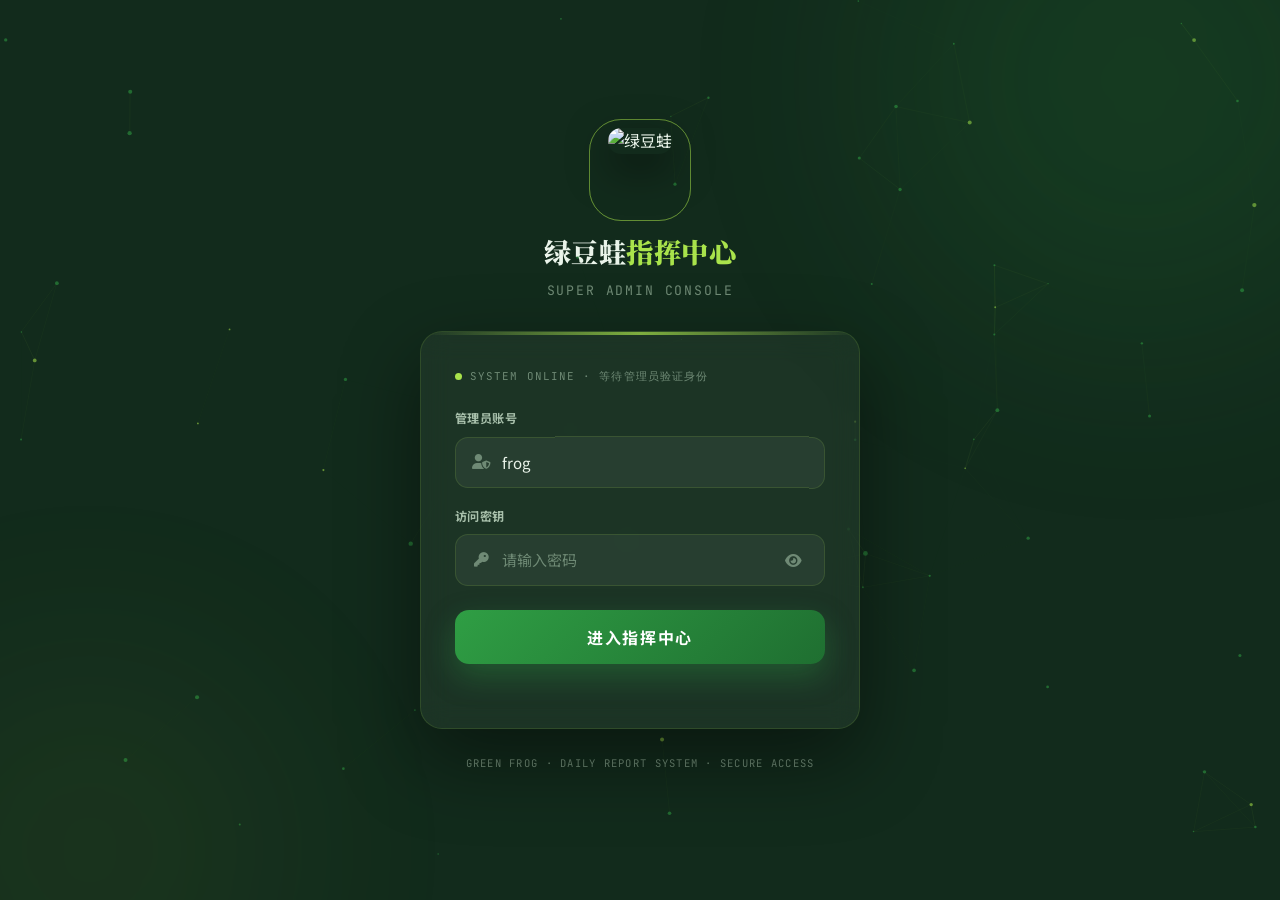
==== commit 2388b8e0: "更新key管理界面" ====
--- a/superadmin/templates/index.html
+++ b/superadmin/templates/index.html
@@ -250,6 +250,26 @@
         .empty-hint i { display: block; font-size: 2.2rem; margin-bottom: 12px; opacity: 0.4; }
 
         .two-col { display: grid; grid-template-columns: 1fr 1fr; gap: 20px; align-items: start; }
+        /* ============ AI Key 管理 ============ */
+        .key-item { display: flex; justify-content: space-between; align-items: center; gap: 14px; padding: 15px 17px; background: rgba(255,255,255,0.03); border: 1px solid var(--line); border-radius: 13px; margin-bottom: 11px; transition: all 0.25s var(--ease); animation: rowIn 0.4s var(--ease-out) both; }
+        .key-item:hover { border-color: var(--line-strong); transform: translateX(4px); background: rgba(169,227,75,0.04); }
+        .key-info { flex: 1; min-width: 0; }
+        .key-masked { font-family: var(--font-mono); font-size: 0.85rem; font-weight: 700; color: var(--txt); display: flex; align-items: center; gap: 8px; flex-wrap: wrap; }
+        .key-masked i { color: var(--lime); font-size: 0.7rem; }
+        .key-note { font-size: 0.75rem; color: var(--txt-faint); margin-top: 4px; }
+        .key-meta { font-size: 0.7rem; color: var(--txt-faint); margin-top: 5px; display: flex; gap: 14px; flex-wrap: wrap; }
+        .key-meta span { display: inline-flex; align-items: center; gap: 5px; }
+        .key-meta i { font-size: 0.65rem; }
+        .key-used { color: var(--lime); }
+        .key-unused { color: var(--orange); }
+        .key-actions { display: flex; gap: 8px; flex-shrink: 0; }
+
+        /* 修改 Key 模态框 */
+        .km-overlay { position: fixed; inset: 0; z-index: 3000; background: rgba(8,19,13,0.6); backdrop-filter: blur(5px); display: flex; align-items: center; justify-content: center; }
+        .km-box { width: 100%; max-width: 420px; background: var(--bg2); border: 1px solid var(--line-strong); border-radius: 18px; padding: 26px 28px; box-shadow: 0 30px 80px rgba(0,0,0,0.5); animation: riseIn 0.35s var(--ease-out); }
+        .km-head { display: flex; align-items: center; gap: 10px; font-family: var(--font-display); font-weight: 900; font-size: 1.1rem; color: var(--txt); margin-bottom: 22px; }
+        .km-head i { color: var(--lime); }
+        .km-actions { display: flex; gap: 12px; margin-top: 8px; }
 
         /* ============ GitHub 自动更新 ============ */
         .toggle-row { display: flex; align-items: center; gap: 16px; padding: 16px 18px; background: rgba(255,255,255,0.03); border: 1px solid var(--line); border-radius: 14px; cursor: pointer; transition: all 0.25s var(--ease); }
@@ -446,6 +466,7 @@
                 <button class="tab active" onclick="switchTab('users', this)"><i class="fas fa-users"></i> 用户管理</button>
                 <button class="tab" onclick="switchTab('smtp', this)"><i class="fas fa-envelope"></i> SMTP 配置</button>
                 <button class="tab" onclick="switchTab('packages', this)"><i class="fas fa-box-open"></i> 管理安装包</button>
+                <button class="tab" onclick="switchTab('keys', this)"><i class="fas fa-key"></i> 管理Key</button>
                 <button class="tab" onclick="switchTab('monitor', this)"><i class="fas fa-heartbeat"></i> 服务器监测</button>
             </div>
 
@@ -549,6 +570,23 @@
                     <div class="card">
                         <div class="card-title" style="margin-bottom:22px;"><span class="ct-icon"><i class="fas fa-boxes"></i></span>已上传的安装包</div>
                         <div id="packageList"></div>
+                    </div>
+                </div>
+            </div>
+
+            <!-- AI Key 管理 -->
+            <div id="keysPanel" class="panel">
+                <div class="two-col">
+                    <div class="card">
+                        <div class="card-title" style="margin-bottom:22px;"><span class="ct-icon"><i class="fas fa-key"></i></span>新增 Key</div>
+                        <div id="keyMessage" class="message"></div>
+                        <div class="form-group"><label>AI Key（软件 AI 分析 / 生成报告时使用）</label><input type="text" id="keyInput" placeholder="例如：e0f5xxxxxxxxxxxxxxxx.xxxx" autocomplete="off"></div>
+                        <div class="form-group"><label>备注</label><input type="text" id="keyNote" placeholder="例如：GLM 主 Key / 备用 Key"></div>
+                        <button class="btn btn-success" onclick="addKey()" style="padding:12px 26px;font-size:0.88rem;"><i class="fas fa-plus"></i> 新增 Key</button>
+                    </div>
+                    <div class="card">
+                        <div class="card-title" style="margin-bottom:22px;"><span class="ct-icon"><i class="fas fa-key"></i></span>Key 列表</div>
+                        <div id="keyList"></div>
                     </div>
                 </div>
             </div>
@@ -666,8 +704,21 @@
         </div>
     </div>
 
-    <script>
-        /* ============ 粒子星空 ============ */
+
+    <!-- ============ 修改 Key 模态框 ============ -->
+    <div id="keyEditModal" class="km-overlay" style="display:none;">
+        <div class="km-box">
+            <div class="km-head"><i class="fas fa-key"></i> 修改 Key</div>
+            <div class="form-group"><label>AI Key</label><input type="text" id="editKeyInput" autocomplete="off"></div>
+            <div class="form-group"><label>备注</label><input type="text" id="editKeyNote" placeholder="例如：GLM 主 Key"></div>
+            <div class="km-actions">
+                <button class="btn btn-success" onclick="saveKeyEdit()"><i class="fas fa-check"></i> 保存</button>
+                <button class="btn btn-danger" onclick="closeKeyEdit()"><i class="fas fa-times"></i> 取消</button>
+            </div>
+        </div>
+    </div>
+
+    <script>        /* ============ 粒子星空 ============ */
         (function initParticles() {
             const canvas = document.getElementById('particleCanvas');
             const ctx = canvas.getContext('2d');
@@ -765,7 +816,7 @@
         function enterDashboard() {
             document.getElementById('loginPage').style.display = 'none';
             document.getElementById('adminPage').classList.add('active');
-            loadUsers(); loadSMTPConfig(); loadPackages(); loadAutoUpdateSettings();
+            loadUsers(); loadSMTPConfig(); loadPackages(); loadAutoUpdateSettings(); loadKeys();
         }
 
         async function adminLogout() { await fetch('/api/admin/logout', {method:'POST'}); location.reload(); }
@@ -1007,6 +1058,98 @@
             el.style.display = show ? 'block' : 'none';
             if (show) updateNotePreview();
             if (btn) btn.textContent = show ? '收起预览' : '预览效果';
+        }
+
+        /* ============ AI Key 管理 ============ */
+        function maskKey(k) {
+            if (!k) return '（空）';
+            if (k.length <= 8) return '****';
+            return k.slice(0, 4) + '••••••••' + k.slice(-4);
+        }
+
+        async function loadKeys() {
+            try {
+                const res = await fetch('/api/admin/keys');
+                const data = await res.json();
+                if (data.success) renderKeys(data.keys);
+            } catch (e) { console.warn('加载 Key 失败', e); }
+        }
+
+        function renderKeys(keys) {
+            const container = document.getElementById('keyList');
+            if (!container) return;
+            if (!keys || keys.length === 0) {
+                container.innerHTML = '<div class="empty-hint"><i class="fas fa-key"></i>暂无 Key，先新增一个吧</div>';
+                return;
+            }
+            container.innerHTML = keys.map((k, i) => `
+                <div class="key-item" style="animation-delay:${i * 0.05}s">
+                    <div class="key-info">
+                        <div class="key-masked"><i class="fas fa-key"></i>${maskKey(k.key)}</div>
+                        ${k.note ? `<div class="key-note"><i class="fas fa-tag"></i> ${k.note}</div>` : ''}
+                        <div class="key-meta">
+                            <span><i class="far fa-calendar-plus"></i>创建 ${k.created || '--'}</span>
+                            ${k.last_used ? `<span class="key-used"><i class="far fa-clock"></i>最近使用 ${k.last_used}</span>` : '<span class="key-unused"><i class="fas fa-hourglass-start"></i>从未使用</span>'}
+                        </div>
+                    </div>
+                    <div class="key-actions">
+                        <button class="btn btn-info" onclick="openEditKey(${k.id})"><i class="fas fa-pen"></i>修改</button>
+                        <button class="btn btn-danger" onclick="deleteKey(${k.id})"><i class="fas fa-trash"></i>删除</button>
+                    </div>
+                </div>`).join('');
+        }
+
+        async function addKey() {
+            const key = document.getElementById('keyInput').value.trim();
+            const note = document.getElementById('keyNote').value.trim();
+            const msg = document.getElementById('keyMessage');
+            function show(text, ok) { msg.textContent = text; msg.className = 'message ' + (ok ? 'success' : 'error'); setTimeout(() => msg.className = 'message', 3000); }
+            if (!key) return show('请输入 Key', false);
+            try {
+                const res = await fetch('/api/admin/keys', {method:'POST', headers:{'Content-Type':'application/json'}, body: JSON.stringify({key, note})});
+                const data = await res.json();
+                show(data.message || (data.success ? '新增成功' : '新增失败'), data.success);
+                if (data.success) { document.getElementById('keyInput').value = ''; document.getElementById('keyNote').value = ''; loadKeys(); }
+            } catch (e) { show('新增失败：网络错误', false); }
+        }
+
+        let editingKeyId = null;
+        function openEditKey(id) {
+            fetch('/api/admin/keys').then(r => r.json()).then(data => {
+                if (!data.success) return;
+                const k = data.keys.find(x => x.id === id);
+                if (!k) return;
+                editingKeyId = id;
+                document.getElementById('editKeyInput').value = k.key || '';
+                document.getElementById('editKeyNote').value = k.note || '';
+                document.getElementById('keyEditModal').style.display = 'flex';
+            });
+        }
+        function closeKeyEdit() { document.getElementById('keyEditModal').style.display = 'none'; editingKeyId = null; }
+
+        async function saveKeyEdit() {
+            const key = document.getElementById('editKeyInput').value.trim();
+            const note = document.getElementById('editKeyNote').value.trim();
+            const msg = document.getElementById('keyMessage');
+            function show(text, ok) { msg.textContent = text; msg.className = 'message ' + (ok ? 'success' : 'error'); setTimeout(() => msg.className = 'message', 3000); }
+            if (!key) return show('Key 不能为空', false);
+            try {
+                const res = await fetch(`/api/admin/keys/${editingKeyId}/update`, {method:'POST', headers:{'Content-Type':'application/json'}, body: JSON.stringify({key, note})});
+                const data = await res.json();
+                show(data.message || (data.success ? '修改成功' : '修改失败'), data.success);
+                if (data.success) { closeKeyEdit(); loadKeys(); }
+            } catch (e) { show('修改失败：网络错误', false); }
+        }
+
+        async function deleteKey(id) {
+            if (!confirm('确定删除该 Key 吗？')) return;
+            const res = await fetch(`/api/admin/keys/${id}/delete`, {method:'POST'});
+            const data = await res.json();
+            const msg = document.getElementById('keyMessage');
+            msg.textContent = data.message || '删除成功';
+            msg.className = 'message ' + (data.success ? 'success' : 'error');
+            setTimeout(() => msg.className = 'message', 3000);
+            if (data.success) loadKeys();
         }
 
         /* ============ GitHub 自动更新 ============ */
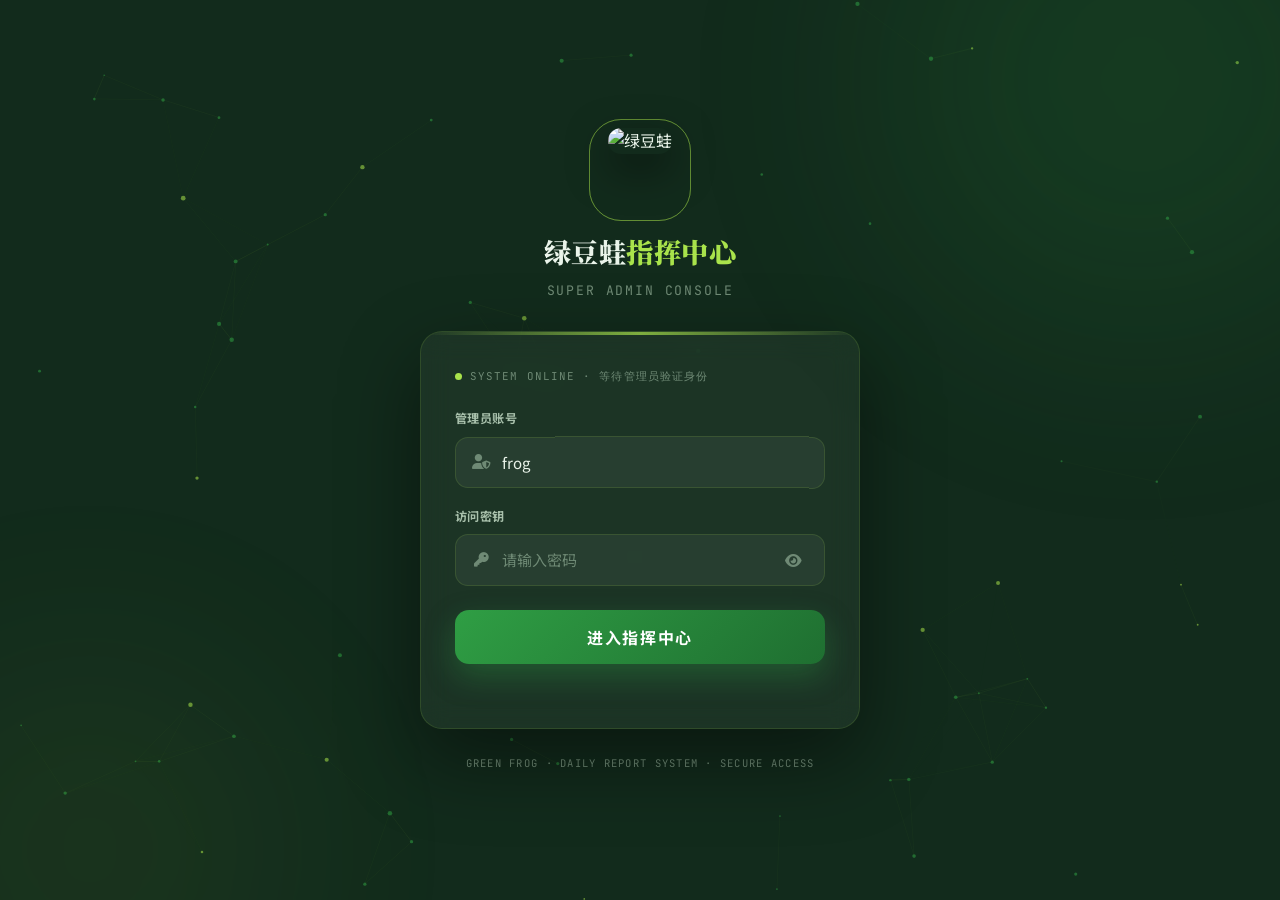
==== commit b132535e: "新增报告的下载模块" ====
--- a/superadmin/templates/index.html
+++ b/superadmin/templates/index.html
@@ -1093,6 +1093,7 @@
                         </div>
                     </div>
                     <div class="key-actions">
+                        <button class="btn btn-success" onclick="testKey(${k.id}, this)"><i class="fas fa-plug"></i>测试</button>
                         <button class="btn btn-info" onclick="openEditKey(${k.id})"><i class="fas fa-pen"></i>修改</button>
                         <button class="btn btn-danger" onclick="deleteKey(${k.id})"><i class="fas fa-trash"></i>删除</button>
                     </div>
@@ -1150,6 +1151,22 @@
             msg.className = 'message ' + (data.success ? 'success' : 'error');
             setTimeout(() => msg.className = 'message', 3000);
             if (data.success) loadKeys();
+        }
+        async function testKey(id, btn) {
+            const msg = document.getElementById('keyMessage');
+            function show(text, ok) { msg.textContent = text; msg.className = 'message ' + (ok ? 'success' : 'error'); setTimeout(() => msg.className = 'message', 5000); }
+            if (btn) { btn.disabled = true; btn.innerHTML = '<i class="fas fa-spinner spin"></i> 测试中…'; }
+            try {
+                const res = await fetch(`/api/admin/keys/${id}/test`, {method: 'POST'});
+                const data = await res.json();
+                show(data.message || (data.success ? 'Key 测试通过' : 'Key 测试失败'), data.success);
+                // 测试成功后刷新列表（同步更新最近使用时间显示）
+                if (data.success) loadKeys();
+            } catch (e) {
+                show('测试失败：网络错误', false);
+            } finally {
+                if (btn) { btn.disabled = false; btn.innerHTML = '<i class="fas fa-plug"></i>测试'; }
+            }
         }
 
         /* ============ GitHub 自动更新 ============ */
